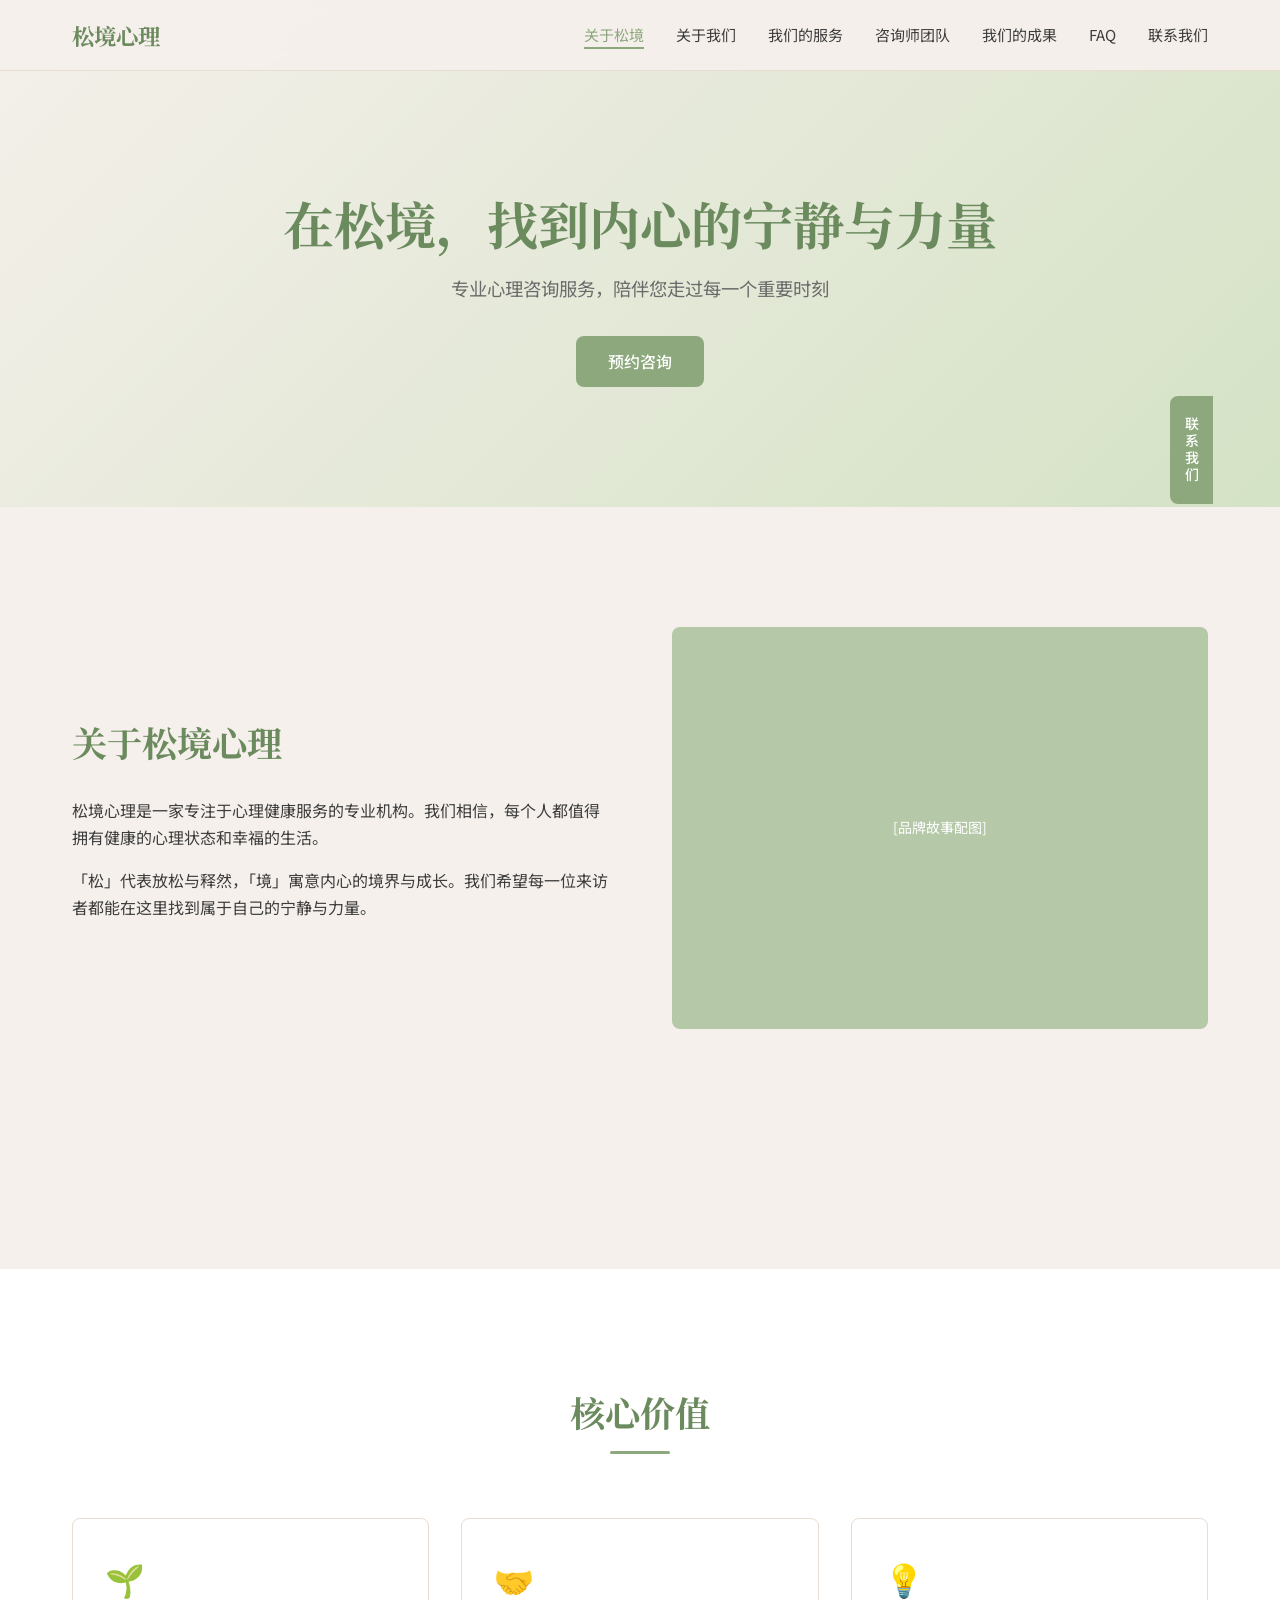
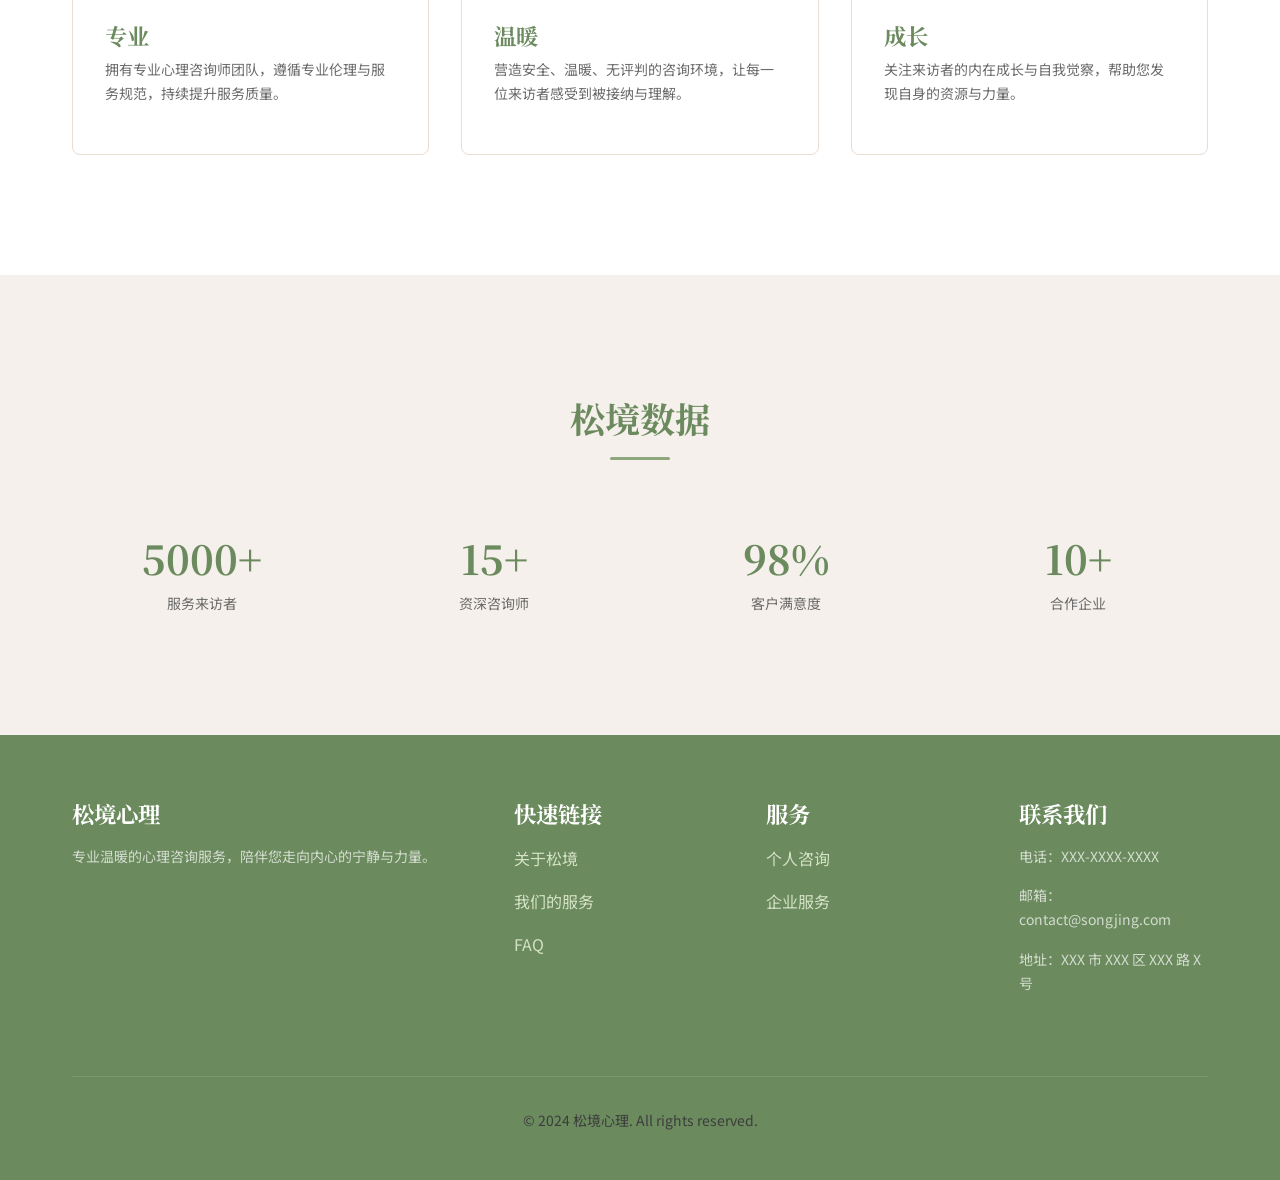
==== index.html @ 6ed2e830 "Deploy Songjing Psychology website" ====
<!DOCTYPE html>
<html lang="zh-CN">
<head>
  <meta charset="UTF-8">
  <meta name="viewport" content="width=device-width, initial-scale=1.0">
  <title>松境心理 — 关于松境心理</title>
  <link rel="preconnect" href="https://fonts.googleapis.com">
  <link rel="preconnect" href="https://fonts.gstatic.com" crossorigin>
  <link href="https://fonts.googleapis.com/css2?family=Noto+Sans+SC:wght@400;500;700&family=Noto+Serif+SC:wght@600;700&display=swap" rel="stylesheet">
  <link rel="stylesheet" href="css/style.css">
</head>
<body>

<nav class="nav">
  <div class="container">
    <a href="index.html" class="nav-logo">松境心理</a>
    <button class="nav-toggle">☰</button>
    <ul class="nav-links">
      <li><a href="index.html">关于松境</a></li>
      <li><a href="about-us.html">关于我们</a></li>
      <li><a href="services.html">我们的服务</a></li>
      <li><a href="counselors.html">咨询师团队</a></li>
      <li><a href="achievements.html">我们的成果</a></li>
      <li><a href="faq.html">FAQ</a></li>
      <li><a href="contact.html">联系我们</a></li>
    </ul>
  </div>
</nav>

<section class="hero">
  <div class="container">
    <h1>在松境，找到内心的宁静与力量</h1>
    <p>专业心理咨询服务，陪伴您走过每一个重要时刻</p>
    <a href="contact.html" class="btn btn-primary">预约咨询</a>
  </div>
</section>

<section class="section">
  <div class="container">
    <div class="narrative-row">
      <div class="narrative-text">
        <h2>关于松境心理</h2>
        <p>松境心理是一家专注于心理健康服务的专业机构。我们相信，每个人都值得拥有健康的心理状态和幸福的生活。</p>
        <p>「松」代表放松与释然，「境」寓意内心的境界与成长。我们希望每一位来访者都能在这里找到属于自己的宁静与力量。</p>
      </div>
      <div class="narrative-image">
        [品牌故事配图]
      </div>
    </div>
  </div>
</section>

<section class="section" style="background: var(--color-white);">
  <div class="container">
    <h2 class="section-title">核心价值</h2>
    <div class="card-grid">
      <div class="card">
        <div class="card-icon">🌱</div>
        <h3>专业</h3>
        <p>拥有专业心理咨询师团队，遵循专业伦理与服务规范，持续提升服务质量。</p>
      </div>
      <div class="card">
        <div class="card-icon">🤝</div>
        <h3>温暖</h3>
        <p>营造安全、温暖、无评判的咨询环境，让每一位来访者感受到被接纳与理解。</p>
      </div>
      <div class="card">
        <div class="card-icon">💡</div>
        <h3>成长</h3>
        <p>关注来访者的内在成长与自我觉察，帮助您发现自身的资源与力量。</p>
      </div>
    </div>
  </div>
</section>

<section class="section">
  <div class="container">
    <h2 class="section-title">松境数据</h2>
    <div class="stats-grid">
      <div>
        <div class="stat-number">5000+</div>
        <div class="stat-label">服务来访者</div>
      </div>
      <div>
        <div class="stat-number">15+</div>
        <div class="stat-label">资深咨询师</div>
      </div>
      <div>
        <div class="stat-number">98%</div>
        <div class="stat-label">客户满意度</div>
      </div>
      <div>
        <div class="stat-number">10+</div>
        <div class="stat-label">合作企业</div>
      </div>
    </div>
  </div>
</section>

<footer class="footer">
  <div class="container">
    <div class="footer-grid">
      <div>
        <h3>松境心理</h3>
        <p style="color:rgba(255,255,255,0.7);font-size:14px;">专业温暖的心理咨询服务，陪伴您走向内心的宁静与力量。</p>
      </div>
      <div>
        <h3>快速链接</h3>
        <p><a href="index.html">关于松境</a></p>
        <p><a href="services.html">我们的服务</a></p>
        <p><a href="faq.html">FAQ</a></p>
      </div>
      <div>
        <h3>服务</h3>
        <p><a href="services.html">个人咨询</a></p>
        <p><a href="services.html">企业服务</a></p>
      </div>
      <div>
        <h3>联系我们</h3>
        <p style="color:rgba(255,255,255,0.7);font-size:14px;">电话：XXX-XXXX-XXXX</p>
        <p style="color:rgba(255,255,255,0.7);font-size:14px;">邮箱：contact@songjing.com</p>
        <p style="color:rgba(255,255,255,0.7);font-size:14px;">地址：XXX 市 XXX 区 XXX 路 X 号</p>
      </div>
    </div>
    <div class="footer-bottom">
      <p>© 2024 松境心理. All rights reserved.</p>
    </div>
  </div>
</footer>

<script src="js/main.js"></script>

<div class="floating-contact">
  <div class="floating-contact-qr">
    <img src="file/code.png" alt="微信二维码" style="width:150px;height:150px;border-radius:4px;">
  </div>
  <button class="floating-contact-btn">联系我们</button>
</div>

</body>
</html>
---- css/style.css ----
/* === Design Tokens === */
:root {
  /* Morandi Green Palette */
  --color-primary: #8CA87C;
  --color-primary-dark: #6B8A5E;
  --color-secondary: #B5C9A8;
  --color-light: #D4E2C5;
  --color-warm: #E8DDD0;
  --color-bg: #F5F0EB;
  --color-white: #FFFFFF;
  --color-text: #3D3D3D;
  --color-text-light: #6B6B6B;

  /* Typography */
  --font-heading: 'Noto Serif SC', serif;
  --font-body: 'Noto Sans SC', sans-serif;

  /* Spacing */
  --space-xs: 4px;
  --space-sm: 8px;
  --space-md: 16px;
  --space-lg: 32px;
  --space-xl: 64px;
  --space-2xl: 120px;

  /* Layout */
  --max-width: 1200px;
  --border-radius: 8px;
}

/* === Reset === */
*, *::before, *::after { box-sizing: border-box; margin: 0; padding: 0; }
html { scroll-behavior: smooth; }
body {
  font-family: var(--font-body);
  color: var(--color-text);
  background-color: var(--color-bg);
  line-height: 1.7;
  font-size: 16px;
}

/* === Typography === */
h1, h2, h3, h4 { font-family: var(--font-heading); font-weight: 700; line-height: 1.3; color: var(--color-primary-dark); }
h1 { font-size: clamp(2rem, 5vw, 3.2rem); }
h2 { font-size: clamp(1.5rem, 3vw, 2.2rem); margin-bottom: var(--space-lg); }
h3 { font-size: clamp(1.1rem, 2vw, 1.4rem); }
p { margin-bottom: var(--space-md); color: var(--color-text); }
a { color: var(--color-primary); text-decoration: none; transition: color 0.3s; }
a:hover { color: var(--color-primary-dark); }
img { max-width: 100%; height: auto; display: block; }
.container { max-width: var(--max-width); margin: 0 auto; padding: 0 var(--space-lg); }
.section { padding: var(--space-2xl) 0; }
.section-title { text-align: center; margin-bottom: var(--space-xl); }
.section-title::after {
  content: '';
  display: block;
  width: 60px;
  height: 3px;
  background: var(--color-primary);
  margin: var(--space-md) auto 0;
  border-radius: 2px;
}

/* === Buttons === */
.btn {
  display: inline-block;
  padding: 12px 32px;
  border-radius: var(--border-radius);
  font-family: var(--font-body);
  font-size: 16px;
  font-weight: 500;
  cursor: pointer;
  transition: all 0.3s ease;
  border: none;
  text-align: center;
}
.btn-primary {
  background: var(--color-primary);
  color: var(--color-white);
}
.btn-primary:hover {
  background: var(--color-primary-dark);
  transform: translateY(-2px);
  box-shadow: 0 4px 12px rgba(140, 168, 124, 0.3);
}
.btn-outline {
  background: transparent;
  border: 2px solid var(--color-primary);
  color: var(--color-primary);
}
.btn-outline:hover {
  background: var(--color-primary);
  color: var(--color-white);
}

/* === Navigation === */
.nav {
  position: fixed;
  top: 0;
  left: 0;
  right: 0;
  background: rgba(245, 240, 235, 0.95);
  backdrop-filter: blur(10px);
  z-index: 1000;
  border-bottom: 1px solid var(--color-warm);
}
.nav .container {
  display: flex;
  justify-content: space-between;
  align-items: center;
  height: 70px;
}
.nav-logo {
  font-family: var(--font-heading);
  font-size: 1.4rem;
  color: var(--color-primary-dark);
  font-weight: 700;
}
.nav-links {
  display: flex;
  gap: var(--space-lg);
  list-style: none;
}
.nav-links a {
  font-size: 15px;
  color: var(--color-text);
  position: relative;
}
.nav-links a::after {
  content: '';
  position: absolute;
  bottom: -4px;
  left: 0;
  width: 0;
  height: 2px;
  background: var(--color-primary);
  transition: width 0.3s;
}
.nav-links a:hover::after,
.nav-links a.active::after { width: 100%; }
.nav-links a.active { color: var(--color-primary); }
.nav-toggle {
  display: none;
  background: none;
  border: none;
  font-size: 24px;
  cursor: pointer;
  color: var(--color-text);
}

/* === Footer === */
.footer {
  background: var(--color-primary-dark);
  color: var(--color-white);
  padding: var(--space-xl) 0 var(--space-lg);
}
.footer-grid {
  display: grid;
  grid-template-columns: 2fr 1fr 1fr 1fr;
  gap: var(--space-xl);
}
.footer h3 { color: var(--color-white); margin-bottom: var(--space-md); }
.footer a { color: var(--color-light); }
.footer a:hover { color: var(--color-white); }
.footer-bottom {
  border-top: 1px solid rgba(255,255,255,0.1);
  margin-top: var(--space-xl);
  padding-top: var(--space-lg);
  text-align: center;
  font-size: 14px;
}

/* === Hero Section === */
.hero {
  padding: calc(70px + var(--space-2xl)) 0 var(--space-2xl);
  text-align: center;
  background: linear-gradient(135deg, var(--color-bg) 0%, var(--color-light) 100%);
}
.hero h1 { margin-bottom: var(--space-md); }
.hero p {
  font-size: 1.15rem;
  color: var(--color-text-light);
  max-width: 600px;
  margin: 0 auto var(--space-lg);
}

.page-hero {
  padding: calc(70px + var(--space-xl)) 0 var(--space-xl);
  text-align: center;
  background: linear-gradient(135deg, var(--color-bg) 0%, var(--color-light) 100%);
}
.page-hero h1 { margin-bottom: var(--space-sm); }
.page-hero p { color: var(--color-text-light); max-width: 600px; margin: 0 auto; }

/* === Magazine Narrative Layout === */
.narrative-row {
  display: grid;
  grid-template-columns: 1fr 1fr;
  gap: var(--space-xl);
  align-items: center;
  margin-bottom: var(--space-2xl);
}
.narrative-row:nth-child(even) .narrative-text { order: 2; }
.narrative-row:nth-child(even) .narrative-image { order: 1; }
.narrative-image {
  background: var(--color-secondary);
  border-radius: var(--border-radius);
  aspect-ratio: 4/3;
  display: flex;
  align-items: center;
  justify-content: center;
  color: var(--color-white);
  font-size: 14px;
  overflow: hidden;
}

/* === Card Grid === */
.card-grid {
  display: grid;
  grid-template-columns: repeat(auto-fit, minmax(280px, 1fr));
  gap: var(--space-lg);
}
.card {
  background: var(--color-white);
  border-radius: var(--border-radius);
  padding: var(--space-lg);
  transition: transform 0.3s, box-shadow 0.3s;
  border: 1px solid var(--color-warm);
}
.card:hover {
  transform: translateY(-4px);
  box-shadow: 0 8px 24px rgba(0,0,0,0.06);
}
.card-icon { font-size: 2rem; margin-bottom: var(--space-md); }
.card h3 { margin-bottom: var(--space-sm); }
.card p { font-size: 14px; color: var(--color-text-light); }

/* === Stats === */
.stats-grid {
  display: grid;
  grid-template-columns: repeat(auto-fit, minmax(200px, 1fr));
  gap: var(--space-lg);
  text-align: center;
}
.stat-number {
  font-family: var(--font-heading);
  font-size: 2.5rem;
  color: var(--color-primary-dark);
  font-weight: 700;
}
.stat-label { font-size: 14px; color: var(--color-text-light); }

/* === Services Page === */
.section-intro {
  max-width: 640px;
  margin: calc(-1 * var(--space-lg)) auto var(--space-xl);
  text-align: center;
  color: var(--color-text-light);
}
.service-lead {
  max-width: 860px;
  margin: 0 auto;
  padding: var(--space-xl);
  background: var(--color-white);
  border: 1px solid var(--color-warm);
  border-radius: var(--border-radius);
}
.service-lead h2 { margin-bottom: var(--space-sm); }
.service-kicker {
  color: var(--color-primary);
  font-size: 13px;
  font-weight: 500;
  letter-spacing: 0;
  text-transform: none;
}
.service-tagline {
  color: var(--color-primary-dark);
  font-size: 1.1rem;
  font-weight: 500;
}
.service-highlight {
  display: grid;
  grid-template-columns: 1fr auto;
  gap: var(--space-xl);
  align-items: center;
  background: var(--color-bg);
  border: 1px solid var(--color-warm);
  border-radius: var(--border-radius);
  padding: var(--space-xl);
}
.service-highlight h2 { margin-bottom: var(--space-md); }
.service-highlight p:last-child { margin-bottom: 0; }
.service-direction-grid {
  display: grid;
  grid-template-columns: repeat(5, minmax(0, 1fr));
  gap: var(--space-md);
}
.service-direction-card,
.service-process-step,
.service-format-list article {
  background: var(--color-white);
  border: 1px solid var(--color-warm);
  border-radius: var(--border-radius);
  padding: var(--space-lg);
}
.service-direction-card span,
.service-process-step span {
  display: inline-flex;
  align-items: center;
  justify-content: center;
  width: 36px;
  height: 36px;
  margin-bottom: var(--space-md);
  border-radius: 50%;
  background: var(--color-light);
  color: var(--color-primary-dark);
  font-weight: 700;
  font-size: 13px;
}
.service-direction-card h3,
.service-process-step h3,
.service-format-list h3 { margin-bottom: var(--space-sm); }
.service-direction-card p,
.service-process-step p,
.service-format-list p { font-size: 14px; }
.service-stage-list {
  max-width: 900px;
  margin: 0 auto;
}
.service-stage {
  display: grid;
  grid-template-columns: 72px 1fr;
  gap: var(--space-lg);
  padding: var(--space-lg) 0;
  border-bottom: 1px solid var(--color-warm);
}
.service-stage:first-child { padding-top: 0; }
.service-stage:last-child { border-bottom: none; padding-bottom: 0; }
.service-stage-number {
  width: 56px;
  height: 56px;
  border-radius: 50%;
  background: var(--color-primary);
  color: var(--color-white);
  display: flex;
  align-items: center;
  justify-content: center;
  font-family: var(--font-heading);
  font-weight: 700;
}
.service-note {
  font-size: 14px;
  color: var(--color-text-light);
}
.service-process-grid {
  display: grid;
  grid-template-columns: repeat(3, minmax(0, 1fr));
  gap: var(--space-lg);
}
.service-format-list {
  display: grid;
  grid-template-columns: repeat(2, minmax(0, 1fr));
  gap: var(--space-md);
  max-width: 900px;
  margin: 0 auto;
}
.service-format-list article:first-child {
  grid-column: 1 / -1;
}
.service-notice {
  display: grid;
  grid-template-columns: 1.4fr 0.8fr;
  gap: var(--space-xl);
  align-items: start;
  background: var(--color-white);
  border: 1px solid var(--color-warm);
  border-radius: var(--border-radius);
  padding: var(--space-xl);
}
.notice-list {
  padding-left: 1.2em;
}
.notice-list li {
  margin-bottom: var(--space-md);
  color: var(--color-text);
}
.service-cta {
  background: var(--color-light);
  border-radius: var(--border-radius);
  padding: var(--space-lg);
}
.service-cta p { font-size: 14px; }

/* === About Page === */
.about-band {
  background: var(--color-white);
}
.about-intro,
.about-quote,
.about-notice {
  max-width: 860px;
  margin: 0 auto;
  padding: var(--space-xl);
  background: var(--color-white);
  border: 1px solid var(--color-warm);
  border-radius: var(--border-radius);
}
.about-intro h2,
.about-notice h2 { margin-bottom: var(--space-md); }
.about-statement {
  color: var(--color-primary-dark);
  font-weight: 700;
  font-size: 1.1rem;
  margin-bottom: 0;
}
.about-principles,
.about-trait-grid {
  display: grid;
  grid-template-columns: repeat(3, minmax(0, 1fr));
  gap: var(--space-lg);
}
.about-trait-grid {
  grid-template-columns: repeat(4, minmax(0, 1fr));
}
.about-card,
.about-list-card,
.about-focus-panel {
  background: var(--color-white);
  border: 1px solid var(--color-warm);
  border-radius: var(--border-radius);
  padding: var(--space-lg);
}
.about-card span,
.about-list-card span {
  display: inline-flex;
  align-items: center;
  justify-content: center;
  width: 36px;
  height: 36px;
  margin-bottom: var(--space-md);
  border-radius: 50%;
  background: var(--color-light);
  color: var(--color-primary-dark);
  font-weight: 700;
  font-size: 13px;
}
.about-card h3,
.about-list-card h3,
.about-focus-panel h3 { margin-bottom: var(--space-sm); }
.about-card p,
.about-list-card p,
.about-focus-panel p { font-size: 14px; }
.about-quote {
  margin-top: var(--space-xl);
  background: var(--color-bg);
  text-align: center;
}
.about-quote p:first-child {
  color: var(--color-primary-dark);
  font-size: 1.05rem;
  font-weight: 700;
}
.about-quote p:last-child { margin-bottom: 0; }
.about-feature-grid,
.about-focus {
  display: grid;
  grid-template-columns: repeat(2, minmax(0, 1fr));
  gap: var(--space-xl);
  align-items: start;
}
.about-list-card {
  margin-bottom: var(--space-md);
}
.about-list-card:last-child { margin-bottom: 0; }
.about-focus {
  background: var(--color-bg);
  border: 1px solid var(--color-warm);
  border-radius: var(--border-radius);
  padding: var(--space-xl);
}
.about-problem-list p {
  padding-bottom: var(--space-md);
  margin-bottom: var(--space-md);
  border-bottom: 1px solid var(--color-warm);
  font-size: 15px;
}
.about-problem-list p:last-child {
  border-bottom: none;
  margin-bottom: 0;
  padding-bottom: 0;
}
.about-focus-panel {
  position: sticky;
  top: 100px;
}
.about-team-link {
  margin-top: var(--space-xl);
  text-align: center;
}
.about-notice {
  background: var(--color-light);
}
.about-notice p:last-child { margin-bottom: 0; }

/* === Counselor Cards === */
.counselor-grid {
  display: grid;
  grid-template-columns: repeat(auto-fit, minmax(260px, 1fr));
  gap: var(--space-lg);
}
.counselor-card {
  background: var(--color-white);
  border-radius: var(--border-radius);
  overflow: hidden;
  text-align: center;
  border: 1px solid var(--color-warm);
  transition: transform 0.3s;
}
.counselor-card:hover { transform: translateY(-4px); }
.counselor-avatar {
  width: 100%;
  aspect-ratio: 1;
  background: var(--color-secondary);
  display: flex;
  align-items: center;
  justify-content: center;
  color: var(--color-white);
  font-size: 3rem;
}
.counselor-info { padding: var(--space-lg); }
.counselor-info h3 { margin-bottom: var(--space-xs); }
.counselor-info .title { font-size: 13px; color: var(--color-primary); margin-bottom: var(--space-sm); }
.counselor-info p { font-size: 14px; }

/* === Floating Contact Button === */
.floating-contact {
  position: fixed;
  right: 0;
  top: 50%;
  transform: translateY(-50%);
  z-index: 999;
  display: flex;
  align-items: center;
  gap: 0;
}
.floating-contact-btn {
  writing-mode: vertical-rl;
  background: var(--color-primary);
  color: var(--color-white);
  padding: 20px 10px;
  border-radius: 8px 0 0 8px;
  cursor: pointer;
  font-size: 14px;
  letter-spacing: 3px;
  transition: background 0.3s, padding 0.3s;
  user-select: none;
  border: none;
  font-family: var(--font-body);
  font-weight: 500;
  line-height: 1.6;
}
.floating-contact-btn:hover {
  background: var(--color-primary-dark);
  padding-right: 14px;
}
.floating-contact-qr {
  display: none;
  background: var(--color-white);
  border: 1px solid var(--color-warm);
  border-radius: 8px 0 0 8px;
  padding: var(--space-lg);
  box-shadow: -4px 4px 16px rgba(0,0,0,0.1);
}
.floating-contact-qr.open {
  display: block;
}
.floating-contact-qr .qr-placeholder {
  width: 150px;
  height: 150px;
  background: var(--color-bg);
  display: flex;
  align-items: center;
  justify-content: center;
  color: var(--color-text-light);
  font-size: 13px;
  border-radius: 4px;
  text-align: center;
}

/* === FAQ Accordion === */
.faq-list { max-width: 800px; margin: 0 auto; }
.faq-item {
  background: var(--color-white);
  border-radius: var(--border-radius);
  margin-bottom: var(--space-sm);
  border: 1px solid var(--color-warm);
  overflow: hidden;
}
.faq-question {
  padding: var(--space-lg);
  cursor: pointer;
  display: flex;
  justify-content: space-between;
  align-items: center;
  font-weight: 500;
  transition: background 0.3s;
}
.faq-question:hover { background: var(--color-bg); }
.faq-question::after {
  content: '+';
  font-size: 1.3rem;
  color: var(--color-primary);
  transition: transform 0.3s;
}
.faq-item.open .faq-question::after { transform: rotate(45deg); }
.faq-answer {
  max-height: 0;
  overflow: hidden;
  transition: max-height 0.3s ease, padding 0.3s;
  padding: 0 var(--space-lg);
}
.faq-item.open .faq-answer {
  max-height: 2000px;
  padding: var(--space-md) var(--space-lg) var(--space-lg);
}
.faq-answer p,
.faq-answer li { font-size: 15px; }
.faq-answer ul {
  margin: 0 0 var(--space-md);
  padding-left: 1.25em;
}
.faq-answer li { margin-bottom: var(--space-sm); }

/* === Contact Form === */
.contact-grid {
  display: grid;
  grid-template-columns: 1fr 1fr;
  gap: var(--space-xl);
}
.form-group { margin-bottom: var(--space-lg); }
.form-group label {
  display: block;
  font-weight: 500;
  margin-bottom: var(--space-sm);
  font-size: 14px;
}
.form-group input,
.form-group textarea {
  width: 100%;
  padding: 12px 16px;
  border: 1px solid var(--color-warm);
  border-radius: var(--border-radius);
  font-family: var(--font-body);
  font-size: 16px;
  transition: border-color 0.3s;
  background: var(--color-white);
}
.form-group input:focus,
.form-group textarea:focus {
  outline: none;
  border-color: var(--color-primary);
}
.form-group textarea { min-height: 140px; resize: vertical; }
.contact-info h3 { margin-bottom: var(--space-md); }
.contact-info-item {
  display: flex;
  gap: var(--space-md);
  margin-bottom: var(--space-md);
  font-size: 15px;
}

/* === Achievements === */
.testimonial-card {
  background: var(--color-white);
  border-radius: var(--border-radius);
  padding: var(--space-lg) var(--space-lg) var(--space-lg) var(--space-xl);
  border: 1px solid var(--color-warm);
  position: relative;
}
.testimonial-card::before {
  content: '\201C';
  font-family: var(--font-heading);
  font-size: 4rem;
  color: var(--color-light);
  position: absolute;
  top: 8px;
  left: 16px;
  line-height: 1;
}
.testimonial-text { font-style: italic; margin-bottom: var(--space-md); padding-top: var(--space-lg); }
.client-logo-grid {
  display: grid;
  grid-template-columns: repeat(auto-fit, minmax(140px, 1fr));
  gap: var(--space-md);
}
.client-logo {
  background: var(--color-white);
  border: 1px solid var(--color-warm);
  border-radius: var(--border-radius);
  padding: var(--space-lg);
  display: flex;
  align-items: center;
  justify-content: center;
  font-size: 14px;
  color: var(--color-text-light);
}

/* === Responsive === */
@media (max-width: 768px) {
  .nav-links {
    display: none;
    position: absolute;
    top: 70px;
    left: 0;
    right: 0;
    background: var(--color-bg);
    flex-direction: column;
    padding: var(--space-lg);
    border-bottom: 1px solid var(--color-warm);
  }
  .nav-links.open { display: flex; }
  .nav-toggle { display: block; }
  .narrative-row { grid-template-columns: 1fr; }
  .narrative-row:nth-child(even) .narrative-text { order: 1; }
  .narrative-row:nth-child(even) .narrative-image { order: 2; }
  .contact-grid { grid-template-columns: 1fr; }
  .footer-grid { grid-template-columns: 1fr 1fr; }
  .service-highlight,
  .service-notice { grid-template-columns: 1fr; }
  .service-direction-grid,
  .service-process-grid,
  .service-format-list { grid-template-columns: 1fr; }
  .service-format-list article:first-child { grid-column: auto; }
  .service-stage {
    grid-template-columns: 1fr;
    gap: var(--space-md);
  }
  .about-principles,
  .about-trait-grid,
  .about-feature-grid,
  .about-focus { grid-template-columns: 1fr; }
  .about-focus-panel { position: static; }
  .hero h1 { font-size: 1.8rem; }
}

@media (max-width: 480px) {
  .footer-grid { grid-template-columns: 1fr; }
  .container { padding: 0 var(--space-md); }
}
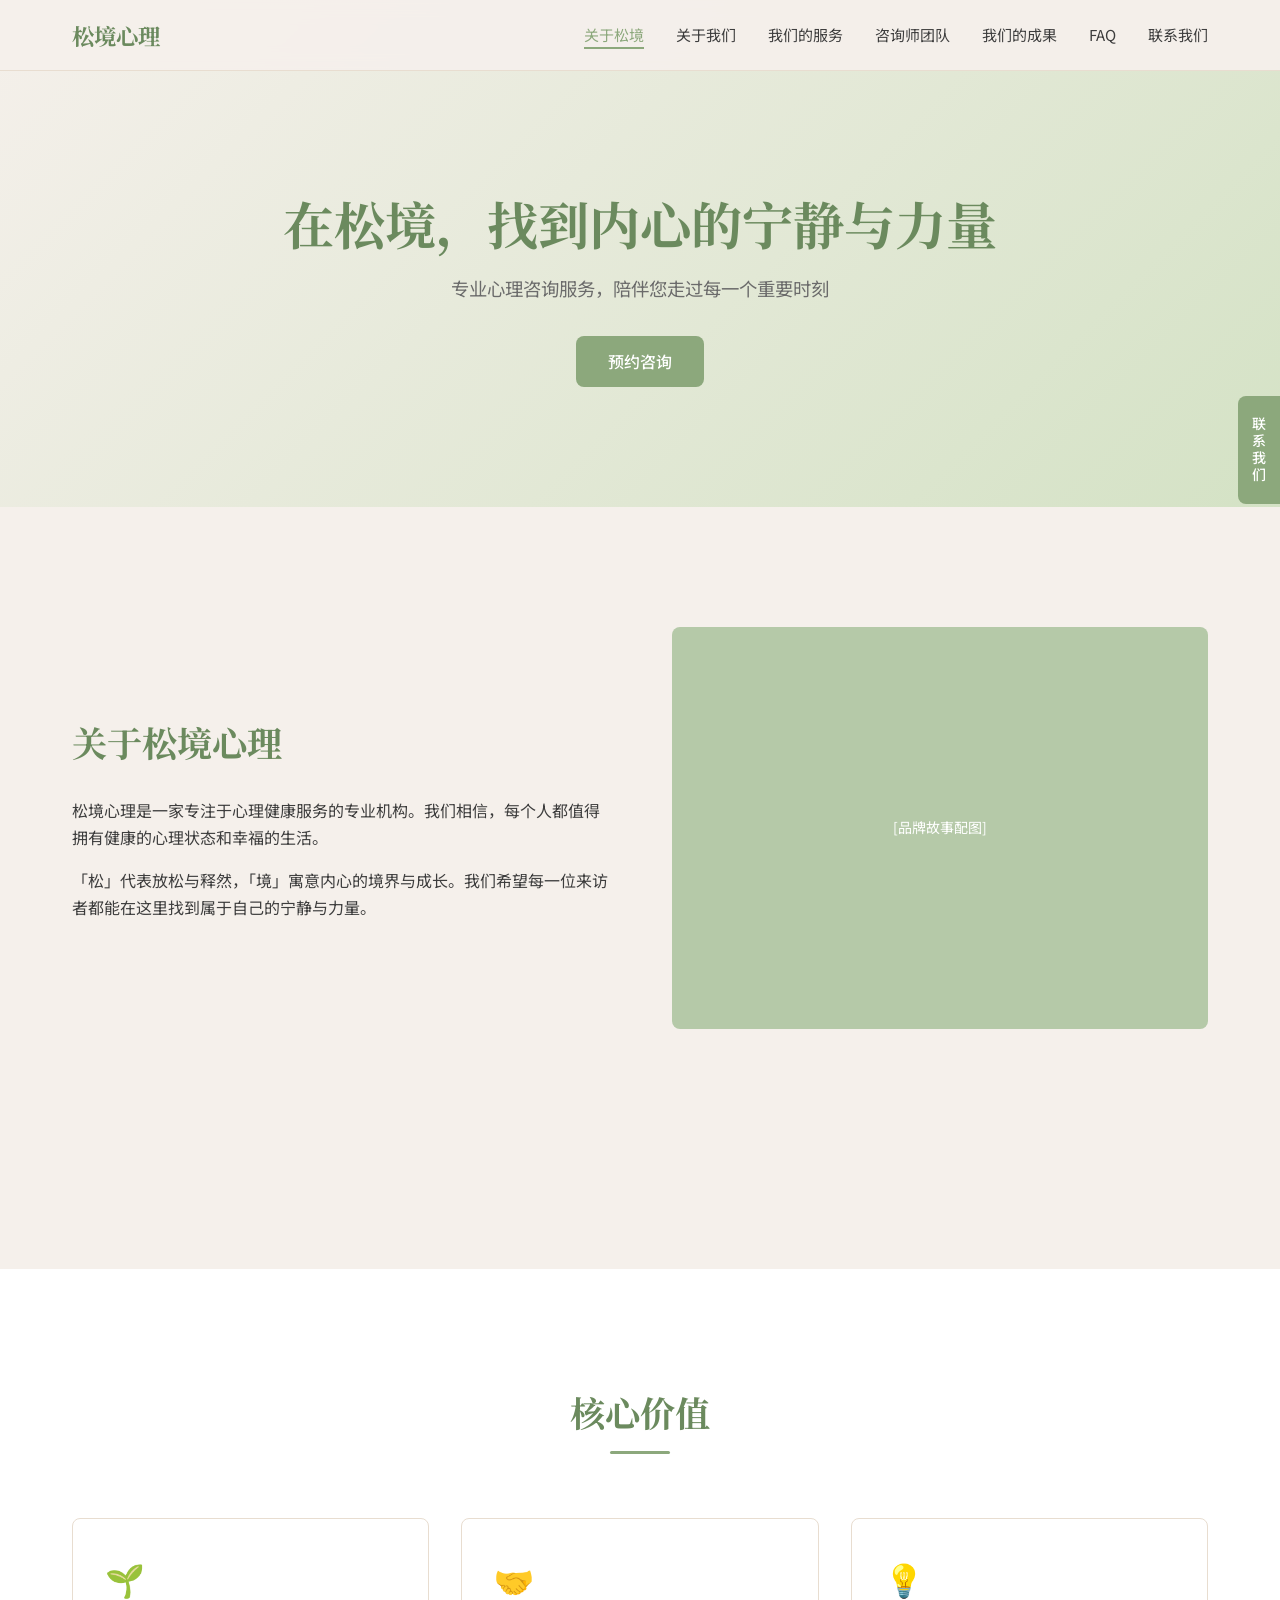
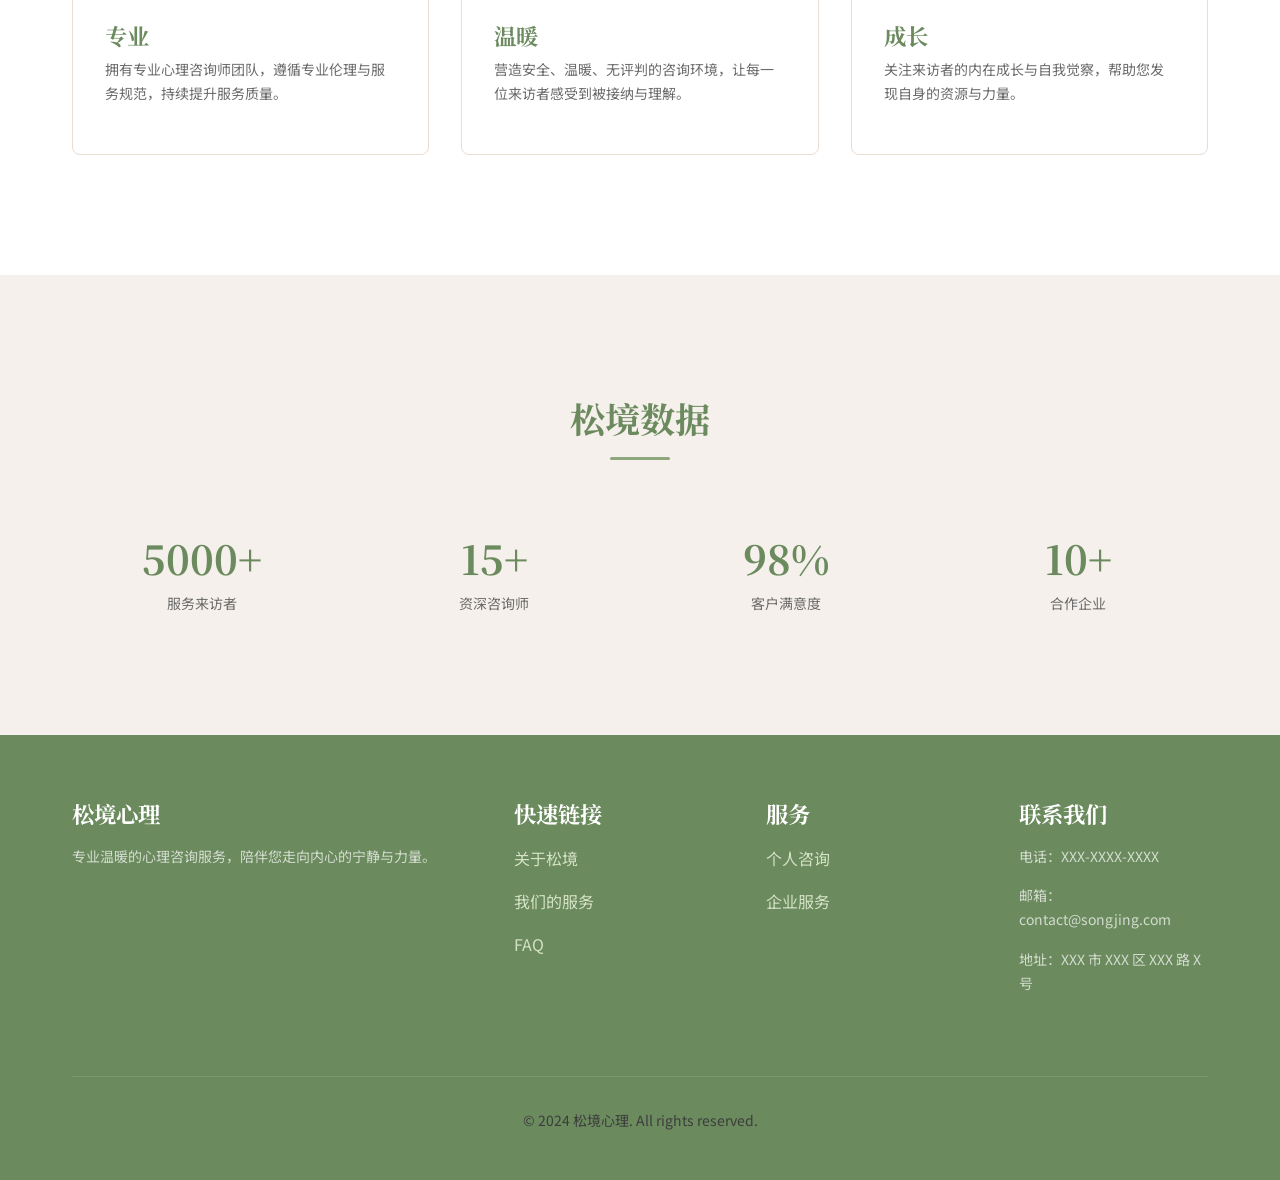
==== commit baf9167b: "Improve mobile responsive layout" ====
--- a/index.html
+++ b/index.html
@@ -7,15 +7,15 @@
   <link rel="preconnect" href="https://fonts.googleapis.com">
   <link rel="preconnect" href="https://fonts.gstatic.com" crossorigin>
   <link href="https://fonts.googleapis.com/css2?family=Noto+Sans+SC:wght@400;500;700&family=Noto+Serif+SC:wght@600;700&display=swap" rel="stylesheet">
-  <link rel="stylesheet" href="css/style.css">
+  <link rel="stylesheet" href="css/style.css?v=20260611">
 </head>
 <body>
 
 <nav class="nav">
   <div class="container">
     <a href="index.html" class="nav-logo">松境心理</a>
-    <button class="nav-toggle">☰</button>
-    <ul class="nav-links">
+    <button class="nav-toggle" type="button" aria-label="打开导航菜单" aria-controls="primary-navigation" aria-expanded="false">☰</button>
+    <ul class="nav-links" id="primary-navigation">
       <li><a href="index.html">关于松境</a></li>
       <li><a href="about-us.html">关于我们</a></li>
       <li><a href="services.html">我们的服务</a></li>
@@ -128,7 +128,7 @@
   </div>
 </footer>
 
-<script src="js/main.js"></script>
+<script src="js/main.js?v=20260611"></script>
 
 <div class="floating-contact">
   <div class="floating-contact-qr">
--- a/css/style.css
+++ b/css/style.css
@@ -47,6 +47,11 @@
 p { margin-bottom: var(--space-md); color: var(--color-text); }
 a { color: var(--color-primary); text-decoration: none; transition: color 0.3s; }
 a:hover { color: var(--color-primary-dark); }
+button:focus-visible,
+a:focus-visible {
+  outline: 3px solid rgba(107, 138, 94, 0.45);
+  outline-offset: 3px;
+}
 img { max-width: 100%; height: auto; display: block; }
 .container { max-width: var(--max-width); margin: 0 auto; padding: 0 var(--space-lg); }
 .section { padding: var(--space-2xl) 0; }
@@ -707,43 +712,211 @@
 
 /* === Responsive === */
 @media (max-width: 768px) {
+  .section { padding: var(--space-xl) 0; }
+  .section-title { margin-bottom: var(--space-lg); }
+  .container { padding: 0 24px; }
+
+  .nav .container { height: 64px; }
+  .nav-logo { font-size: 1.25rem; }
   .nav-links {
     display: none;
     position: absolute;
-    top: 70px;
+    top: 64px;
     left: 0;
     right: 0;
     background: var(--color-bg);
     flex-direction: column;
-    padding: var(--space-lg);
+    gap: 0;
+    padding: var(--space-sm) 24px var(--space-md);
     border-bottom: 1px solid var(--color-warm);
+    box-shadow: 0 10px 24px rgba(61, 61, 61, 0.08);
   }
   .nav-links.open { display: flex; }
-  .nav-toggle { display: block; }
-  .narrative-row { grid-template-columns: 1fr; }
+  .nav-links li + li { border-top: 1px solid var(--color-warm); }
+  .nav-links a {
+    display: flex;
+    align-items: center;
+    min-height: 48px;
+    font-size: 16px;
+  }
+  .nav-links a::after { display: none; }
+  .nav-toggle {
+    display: inline-flex;
+    align-items: center;
+    justify-content: center;
+    width: 44px;
+    min-height: 44px;
+    font-size: 26px;
+    line-height: 1;
+    border-radius: var(--border-radius);
+  }
+
+  .hero {
+    padding: calc(64px + var(--space-xl)) 0 var(--space-xl);
+    min-height: auto;
+  }
+  .page-hero { padding: calc(64px + 48px) 0 48px; }
+  .hero h1 { font-size: clamp(1.75rem, 8vw, 2.2rem); }
+  .hero p { font-size: 1rem; }
+
+  .narrative-row {
+    grid-template-columns: 1fr;
+    gap: var(--space-lg);
+    margin-bottom: var(--space-xl);
+  }
+  .narrative-row:last-child { margin-bottom: 0; }
   .narrative-row:nth-child(even) .narrative-text { order: 1; }
   .narrative-row:nth-child(even) .narrative-image { order: 2; }
+  .card-grid,
+  .stats-grid,
+  .counselor-grid { gap: var(--space-md); }
+  .card,
+  .testimonial-card,
+  .counselor-info { padding: 24px; }
+  .stats-grid { grid-template-columns: repeat(2, minmax(0, 1fr)); }
+  .stat-number { font-size: 2rem; }
+
   .contact-grid { grid-template-columns: 1fr; }
-  .footer-grid { grid-template-columns: 1fr 1fr; }
+  .contact-info-item { align-items: flex-start; }
+  .footer { padding-top: 48px; }
+  .footer-grid {
+    grid-template-columns: 1fr 1fr;
+    gap: var(--space-lg);
+  }
+  .footer-bottom { margin-top: var(--space-lg); }
+
   .service-highlight,
   .service-notice { grid-template-columns: 1fr; }
   .service-direction-grid,
   .service-process-grid,
-  .service-format-list { grid-template-columns: 1fr; }
+  .service-format-list {
+    grid-template-columns: 1fr;
+    gap: var(--space-md);
+  }
+  .service-lead,
+  .service-highlight,
+  .service-notice,
+  .about-intro,
+  .about-quote,
+  .about-notice,
+  .about-focus { padding: 24px; }
   .service-format-list article:first-child { grid-column: auto; }
   .service-stage {
-    grid-template-columns: 1fr;
-    gap: var(--space-md);
-  }
+    grid-template-columns: 56px 1fr;
+    gap: var(--space-lg);
+  }
+  .service-direction-card,
+  .service-process-step,
+  .service-format-list article,
+  .about-card,
+  .about-list-card,
+  .about-focus-panel { padding: 24px; }
+
   .about-principles,
   .about-trait-grid,
   .about-feature-grid,
-  .about-focus { grid-template-columns: 1fr; }
+  .about-focus {
+    grid-template-columns: 1fr;
+    gap: var(--space-md);
+  }
   .about-focus-panel { position: static; }
-  .hero h1 { font-size: 1.8rem; }
+  .about-quote,
+  .about-team-link { margin-top: var(--space-lg); }
+
+  .faq-question {
+    min-height: 56px;
+    padding: var(--space-md) 24px;
+    gap: var(--space-md);
+  }
+  .faq-answer { padding: 0 24px; }
+  .faq-item.open .faq-answer {
+    padding: var(--space-sm) 24px var(--space-lg);
+  }
+
+  .floating-contact {
+    top: auto;
+    right: var(--space-md);
+    bottom: var(--space-md);
+    transform: none;
+    flex-direction: column;
+    align-items: flex-end;
+    gap: var(--space-sm);
+  }
+  .floating-contact-btn {
+    writing-mode: horizontal-tb;
+    min-height: 44px;
+    padding: 10px 18px;
+    border-radius: 999px;
+    letter-spacing: 1px;
+    box-shadow: 0 4px 14px rgba(61, 61, 61, 0.18);
+  }
+  .floating-contact-btn:hover { padding-right: 18px; }
+  .floating-contact-qr {
+    order: -1;
+    max-width: calc(100vw - 32px);
+    padding: var(--space-md);
+    border-radius: var(--border-radius);
+    box-shadow: 0 6px 20px rgba(61, 61, 61, 0.16);
+  }
+  .floating-contact-qr img {
+    width: min(150px, calc(100vw - 66px)) !important;
+    height: auto !important;
+    aspect-ratio: 1;
+  }
 }
 
 @media (max-width: 480px) {
-  .footer-grid { grid-template-columns: 1fr; }
+  body { line-height: 1.65; }
+  h2 { margin-bottom: 24px; }
+  .section { padding: 56px 0; }
   .container { padding: 0 var(--space-md); }
-}
+  .nav-links { padding-left: var(--space-md); padding-right: var(--space-md); }
+  .page-hero { padding: calc(64px + 40px) 0 40px; }
+  .hero { padding: calc(64px + 48px) 0 48px; }
+  .hero .btn { width: 100%; max-width: 280px; }
+
+  .card,
+  .testimonial-card,
+  .counselor-info,
+  .service-direction-card,
+  .service-process-step,
+  .service-format-list article,
+  .about-card,
+  .about-list-card,
+  .about-focus-panel { padding: 20px; }
+  .service-lead,
+  .service-highlight,
+  .service-notice,
+  .about-intro,
+  .about-quote,
+  .about-notice,
+  .about-focus { padding: 20px; }
+  .service-stage {
+    grid-template-columns: 48px 1fr;
+    gap: var(--space-md);
+  }
+  .service-stage-number {
+    width: 48px;
+    height: 48px;
+  }
+
+  .stats-grid { gap: 24px var(--space-md); }
+  .stat-number { font-size: 1.8rem; }
+  .counselor-grid { grid-template-columns: minmax(0, 1fr); }
+  .counselor-tags { gap: 6px; }
+
+  .faq-question { padding: 14px var(--space-md); }
+  .faq-answer { padding: 0 var(--space-md); }
+  .faq-item.open .faq-answer {
+    padding: var(--space-sm) var(--space-md) var(--space-md);
+  }
+  .contact-info-item { gap: 12px; }
+  .footer-grid {
+    grid-template-columns: 1fr;
+    gap: 24px;
+  }
+  .footer-bottom {
+    margin-top: 24px;
+    padding-top: 24px;
+  }
+}
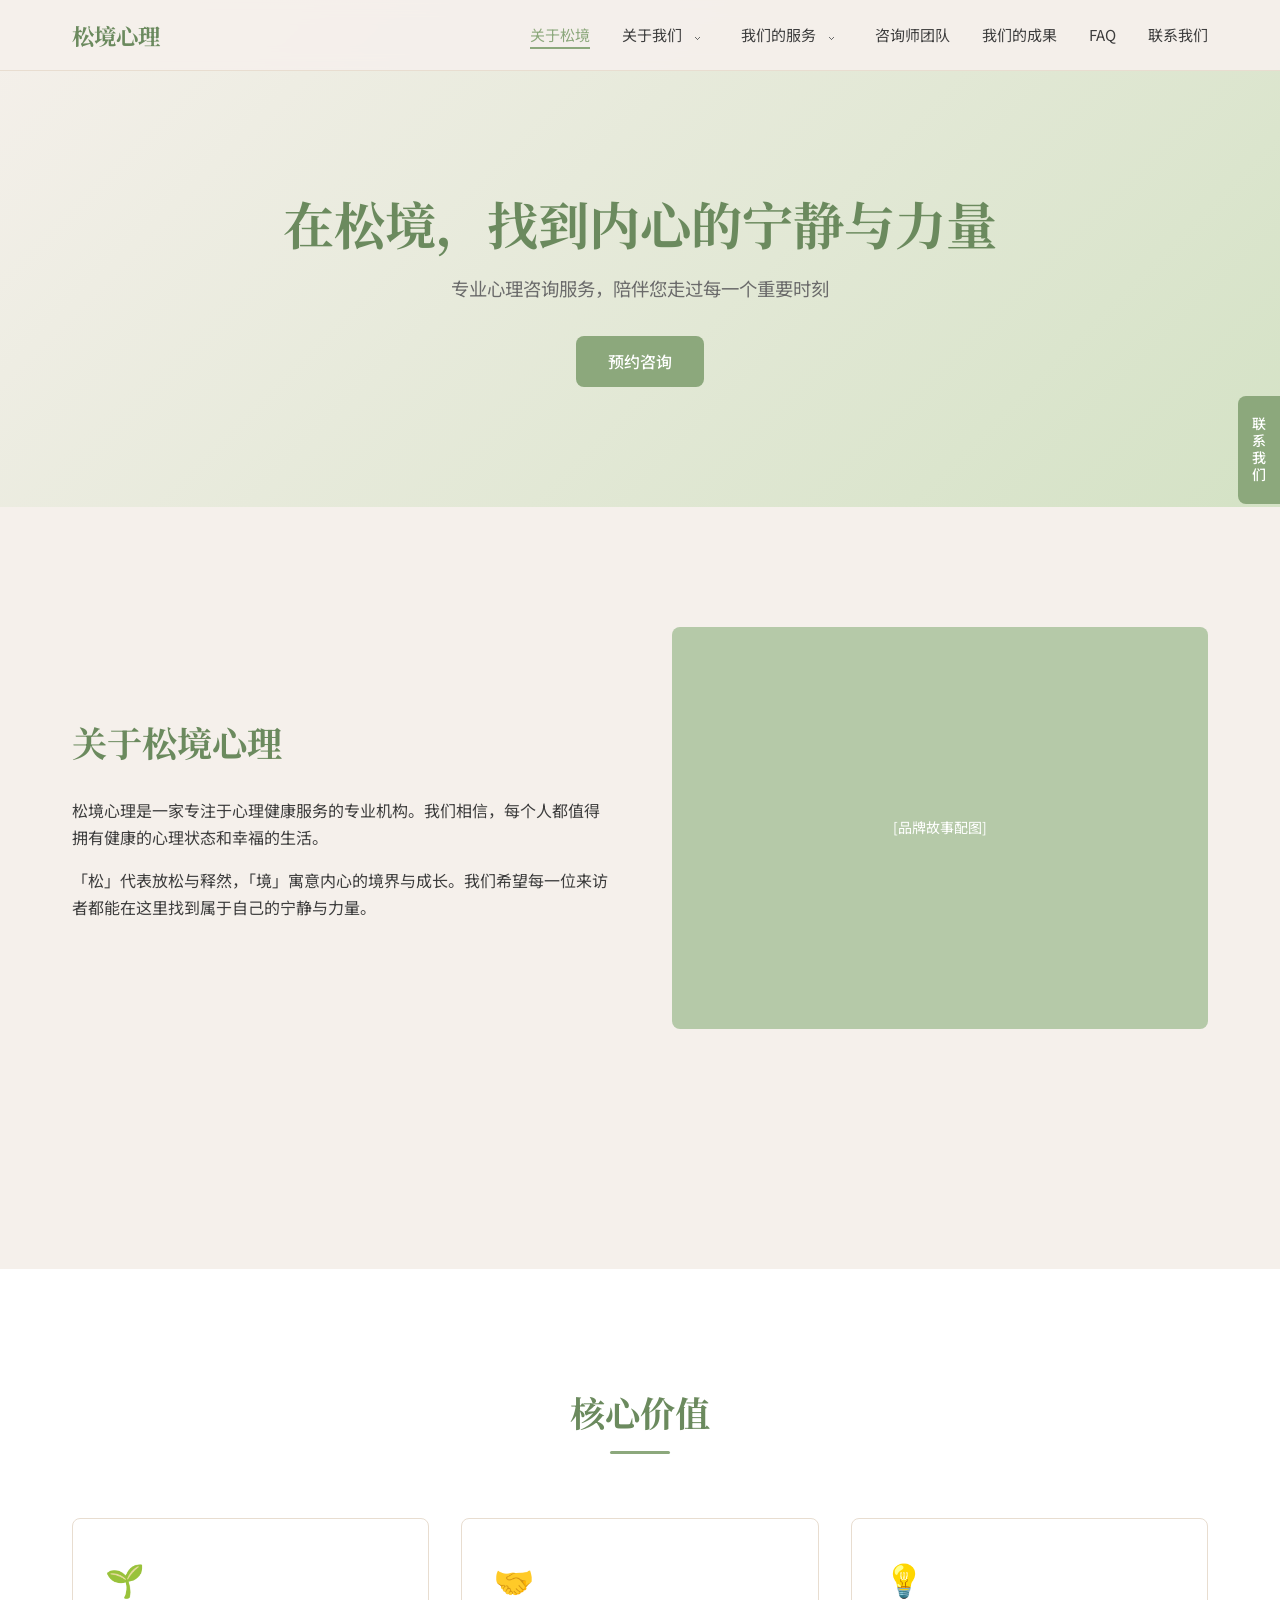
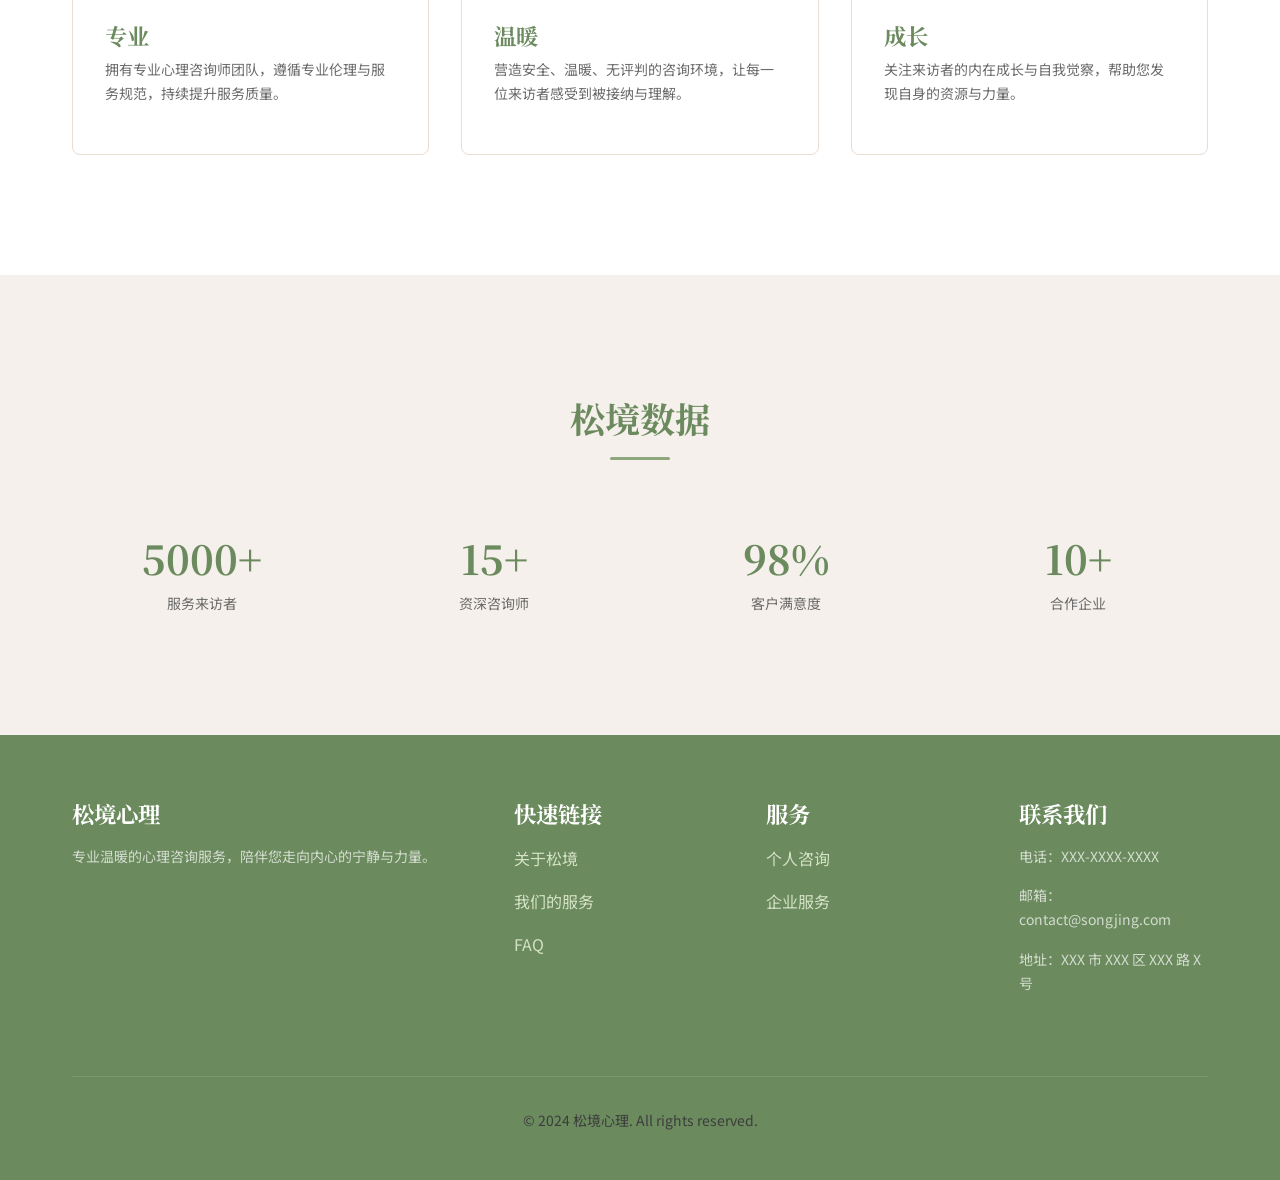
==== commit 61a2c7cb: "Add section dropdown navigation" ====
--- a/index.html
+++ b/index.html
@@ -7,7 +7,7 @@
   <link rel="preconnect" href="https://fonts.googleapis.com">
   <link rel="preconnect" href="https://fonts.gstatic.com" crossorigin>
   <link href="https://fonts.googleapis.com/css2?family=Noto+Sans+SC:wght@400;500;700&family=Noto+Serif+SC:wght@600;700&display=swap" rel="stylesheet">
-  <link rel="stylesheet" href="css/style.css?v=20260611">
+  <link rel="stylesheet" href="css/style.css?v=20260611-2">
 </head>
 <body>
 
@@ -17,8 +17,30 @@
     <button class="nav-toggle" type="button" aria-label="打开导航菜单" aria-controls="primary-navigation" aria-expanded="false">☰</button>
     <ul class="nav-links" id="primary-navigation">
       <li><a href="index.html">关于松境</a></li>
-      <li><a href="about-us.html">关于我们</a></li>
-      <li><a href="services.html">我们的服务</a></li>
+      <li class="nav-item nav-item-dropdown">
+        <a href="about-us.html" class="nav-parent-link">关于我们</a>
+        <button class="submenu-toggle" type="button" aria-label="展开关于我们的子菜单" aria-controls="about-submenu" aria-expanded="false">⌄</button>
+        <ul class="nav-submenu" id="about-submenu">
+          <li><a href="about-us.html#about-team">团队介绍</a></li>
+          <li><a href="about-us.html#about-philosophy">松境理念</a></li>
+          <li><a href="about-us.html#about-features">咨询特色</a></li>
+          <li><a href="about-us.html#about-challenges">核心难题</a></li>
+          <li><a href="about-us.html#about-counselors">咨询师特质</a></li>
+          <li><a href="about-us.html#about-notice">咨询注意事项</a></li>
+        </ul>
+      </li>
+      <li class="nav-item nav-item-dropdown">
+        <a href="services.html" class="nav-parent-link">我们的服务</a>
+        <button class="submenu-toggle" type="button" aria-label="展开我们的服务子菜单" aria-controls="services-submenu" aria-expanded="false">⌄</button>
+        <ul class="nav-submenu" id="services-submenu">
+          <li><a href="services.html#service-intro">服务介绍</a></li>
+          <li><a href="services.html#service-directions">咨询方向</a></li>
+          <li><a href="services.html#service-stages">咨询阶段</a></li>
+          <li><a href="services.html#service-process">咨询流程</a></li>
+          <li><a href="services.html#service-formats">服务形式</a></li>
+          <li><a href="services.html#service-notice">咨询须知</a></li>
+        </ul>
+      </li>
       <li><a href="counselors.html">咨询师团队</a></li>
       <li><a href="achievements.html">我们的成果</a></li>
       <li><a href="faq.html">FAQ</a></li>
@@ -128,7 +150,7 @@
   </div>
 </footer>
 
-<script src="js/main.js?v=20260611"></script>
+<script src="js/main.js?v=20260611-2"></script>
 
 <div class="floating-contact">
   <div class="floating-contact-qr">
--- a/css/style.css
+++ b/css/style.css
@@ -126,6 +126,14 @@
   gap: var(--space-lg);
   list-style: none;
 }
+.nav-item {
+  position: relative;
+}
+.nav-item-dropdown {
+  display: flex;
+  align-items: center;
+  gap: 3px;
+}
 .nav-links a {
   font-size: 15px;
   color: var(--color-text);
@@ -144,6 +152,46 @@
 .nav-links a:hover::after,
 .nav-links a.active::after { width: 100%; }
 .nav-links a.active { color: var(--color-primary); }
+.submenu-toggle {
+  display: inline-flex;
+  align-items: center;
+  justify-content: center;
+  width: 24px;
+  height: 28px;
+  border: none;
+  background: transparent;
+  color: var(--color-text-light);
+  cursor: pointer;
+  font-size: 16px;
+  line-height: 1;
+  transition: color 0.2s, transform 0.2s;
+}
+.nav-item-dropdown.submenu-open > .submenu-toggle {
+  color: var(--color-primary-dark);
+  transform: rotate(180deg);
+}
+.nav-submenu {
+  display: none;
+  list-style: none;
+  background: var(--color-bg);
+  border: 1px solid var(--color-warm);
+  border-radius: var(--border-radius);
+  box-shadow: 0 10px 24px rgba(61, 61, 61, 0.12);
+}
+.nav-submenu a {
+  display: block;
+  padding: 9px 12px;
+  white-space: nowrap;
+  font-size: 14px;
+  border-radius: 5px;
+}
+.nav-submenu a::after { display: none; }
+.nav-submenu a:hover,
+.nav-submenu a:focus-visible,
+.nav-submenu a.active {
+  background: var(--color-light);
+  color: var(--color-primary-dark);
+}
 .nav-toggle {
   display: none;
   background: none;
@@ -151,6 +199,36 @@
   font-size: 24px;
   cursor: pointer;
   color: var(--color-text);
+}
+
+[id^="about-"],
+[id^="service-"] {
+  scroll-margin-top: 88px;
+}
+
+@media (min-width: 769px) {
+  .nav-submenu {
+    position: absolute;
+    top: calc(100% + 12px);
+    left: 50%;
+    z-index: 20;
+    min-width: 176px;
+    padding: var(--space-sm);
+    transform: translateX(-50%);
+  }
+  .nav-submenu::before {
+    content: '';
+    position: absolute;
+    right: 0;
+    bottom: 100%;
+    left: 0;
+    height: 12px;
+  }
+  .nav-item-dropdown:hover > .nav-submenu,
+  .nav-item-dropdown:focus-within > .nav-submenu,
+  .nav-item-dropdown.submenu-open > .nav-submenu {
+    display: block;
+  }
 }
 
 /* === Footer === */
@@ -732,7 +810,10 @@
     box-shadow: 0 10px 24px rgba(61, 61, 61, 0.08);
   }
   .nav-links.open { display: flex; }
-  .nav-links li + li { border-top: 1px solid var(--color-warm); }
+  .nav-links > li + li { border-top: 1px solid var(--color-warm); }
+  .nav-links > li {
+    width: 100%;
+  }
   .nav-links a {
     display: flex;
     align-items: center;
@@ -740,6 +821,43 @@
     font-size: 16px;
   }
   .nav-links a::after { display: none; }
+  .nav-item-dropdown {
+    display: flex;
+    flex-wrap: wrap;
+    gap: 0;
+  }
+  .nav-item-dropdown > .nav-parent-link {
+    flex: 1;
+    min-width: 0;
+  }
+  .submenu-toggle {
+    width: 44px;
+    min-height: 44px;
+    font-size: 20px;
+  }
+  .nav-submenu {
+    position: static;
+    width: 100%;
+    margin: 0 0 var(--space-sm);
+    padding: var(--space-xs) var(--space-sm);
+    border: none;
+    border-left: 3px solid var(--color-secondary);
+    border-radius: 0 var(--border-radius) var(--border-radius) 0;
+    box-shadow: none;
+    background: rgba(212, 226, 197, 0.35);
+  }
+  .nav-item-dropdown.submenu-open > .nav-submenu {
+    display: block;
+  }
+  .nav-submenu li + li {
+    border-top: 1px solid rgba(181, 201, 168, 0.55);
+  }
+  .nav-submenu a {
+    min-height: 44px;
+    padding: 8px 12px;
+    font-size: 15px;
+    white-space: normal;
+  }
   .nav-toggle {
     display: inline-flex;
     align-items: center;
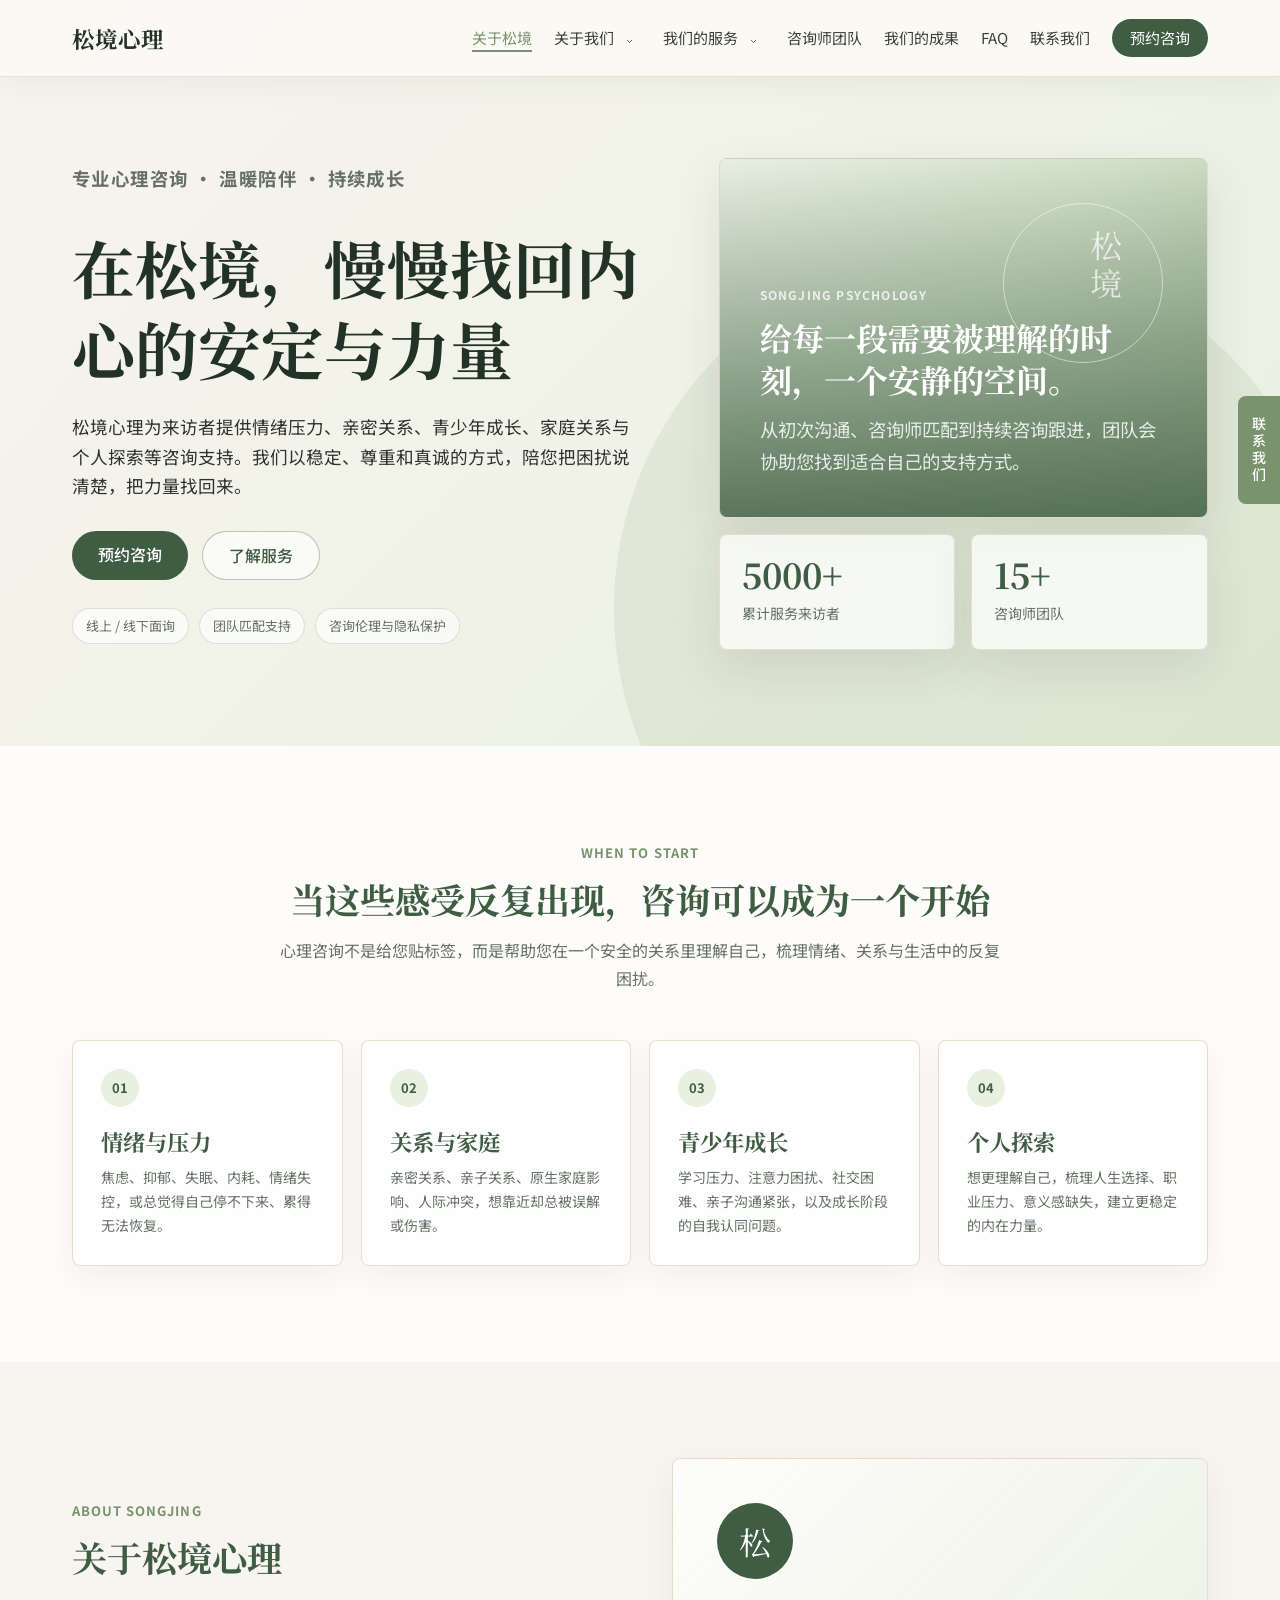
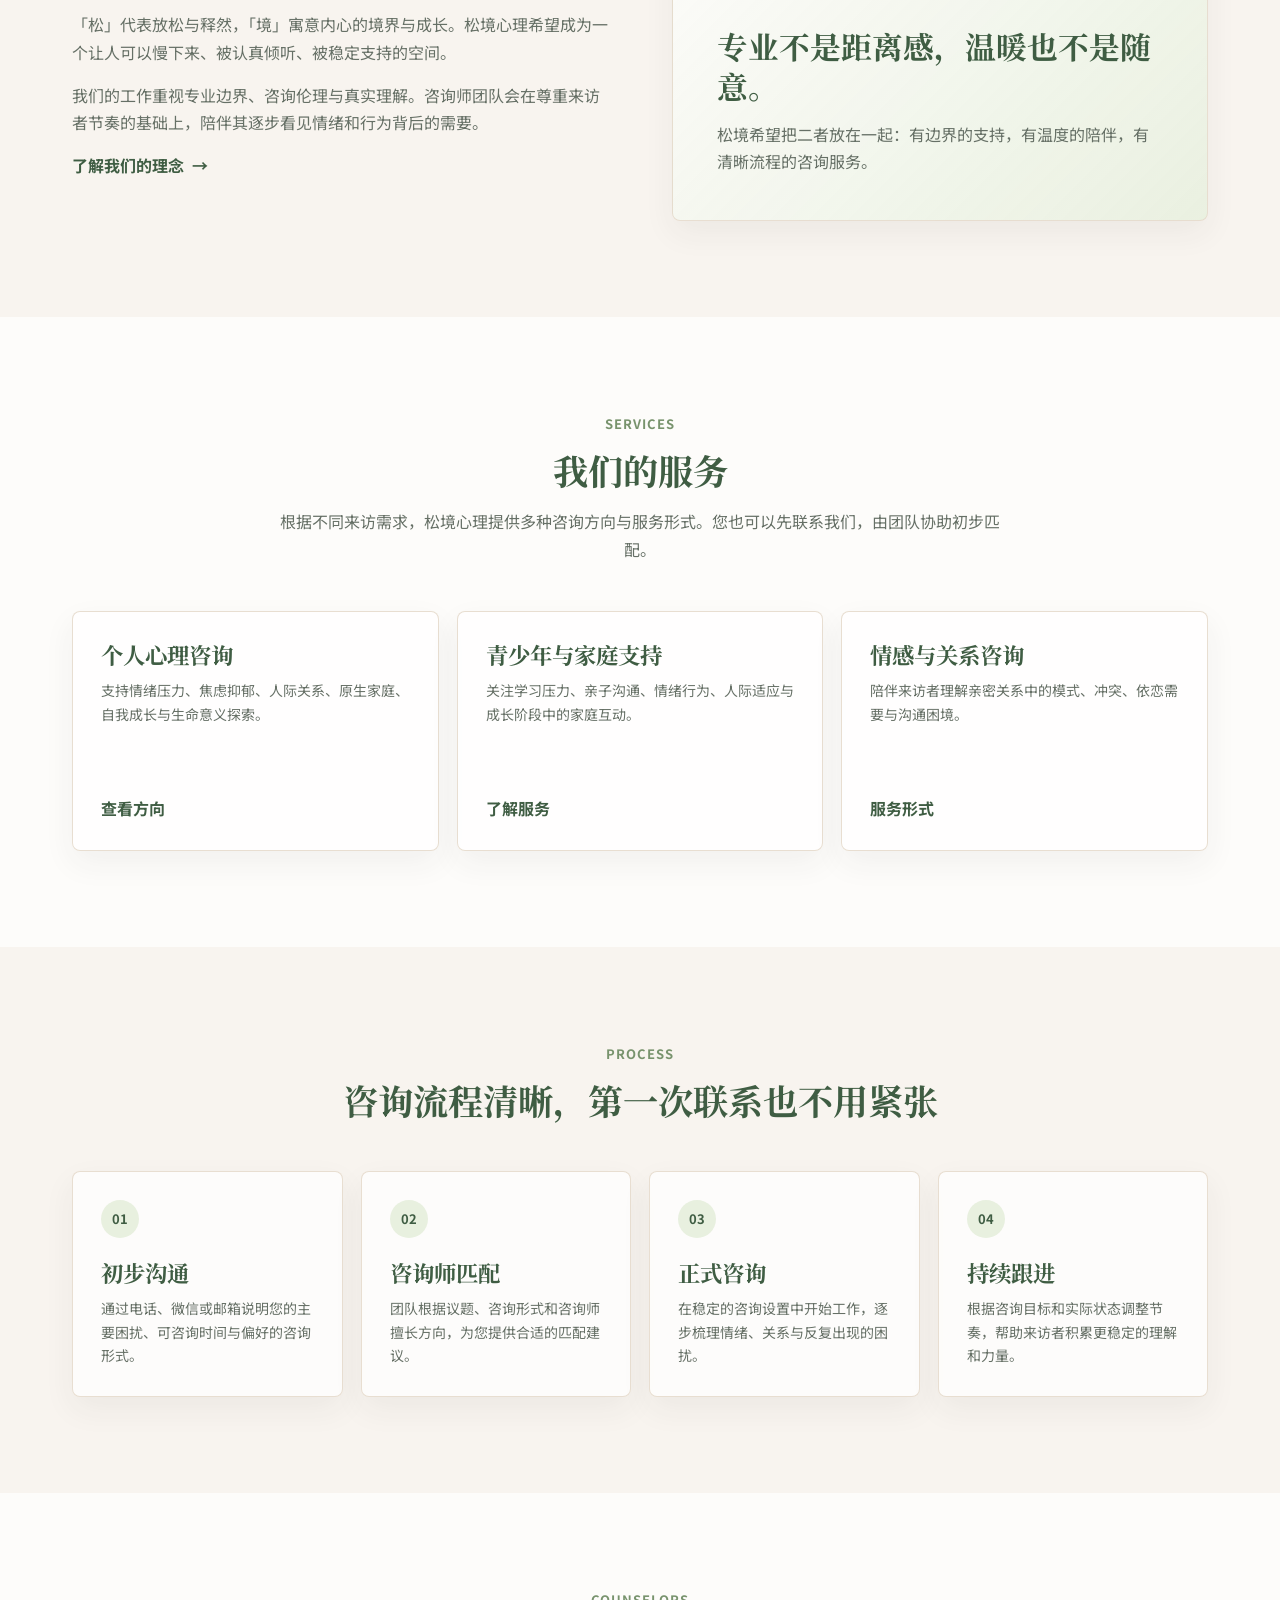
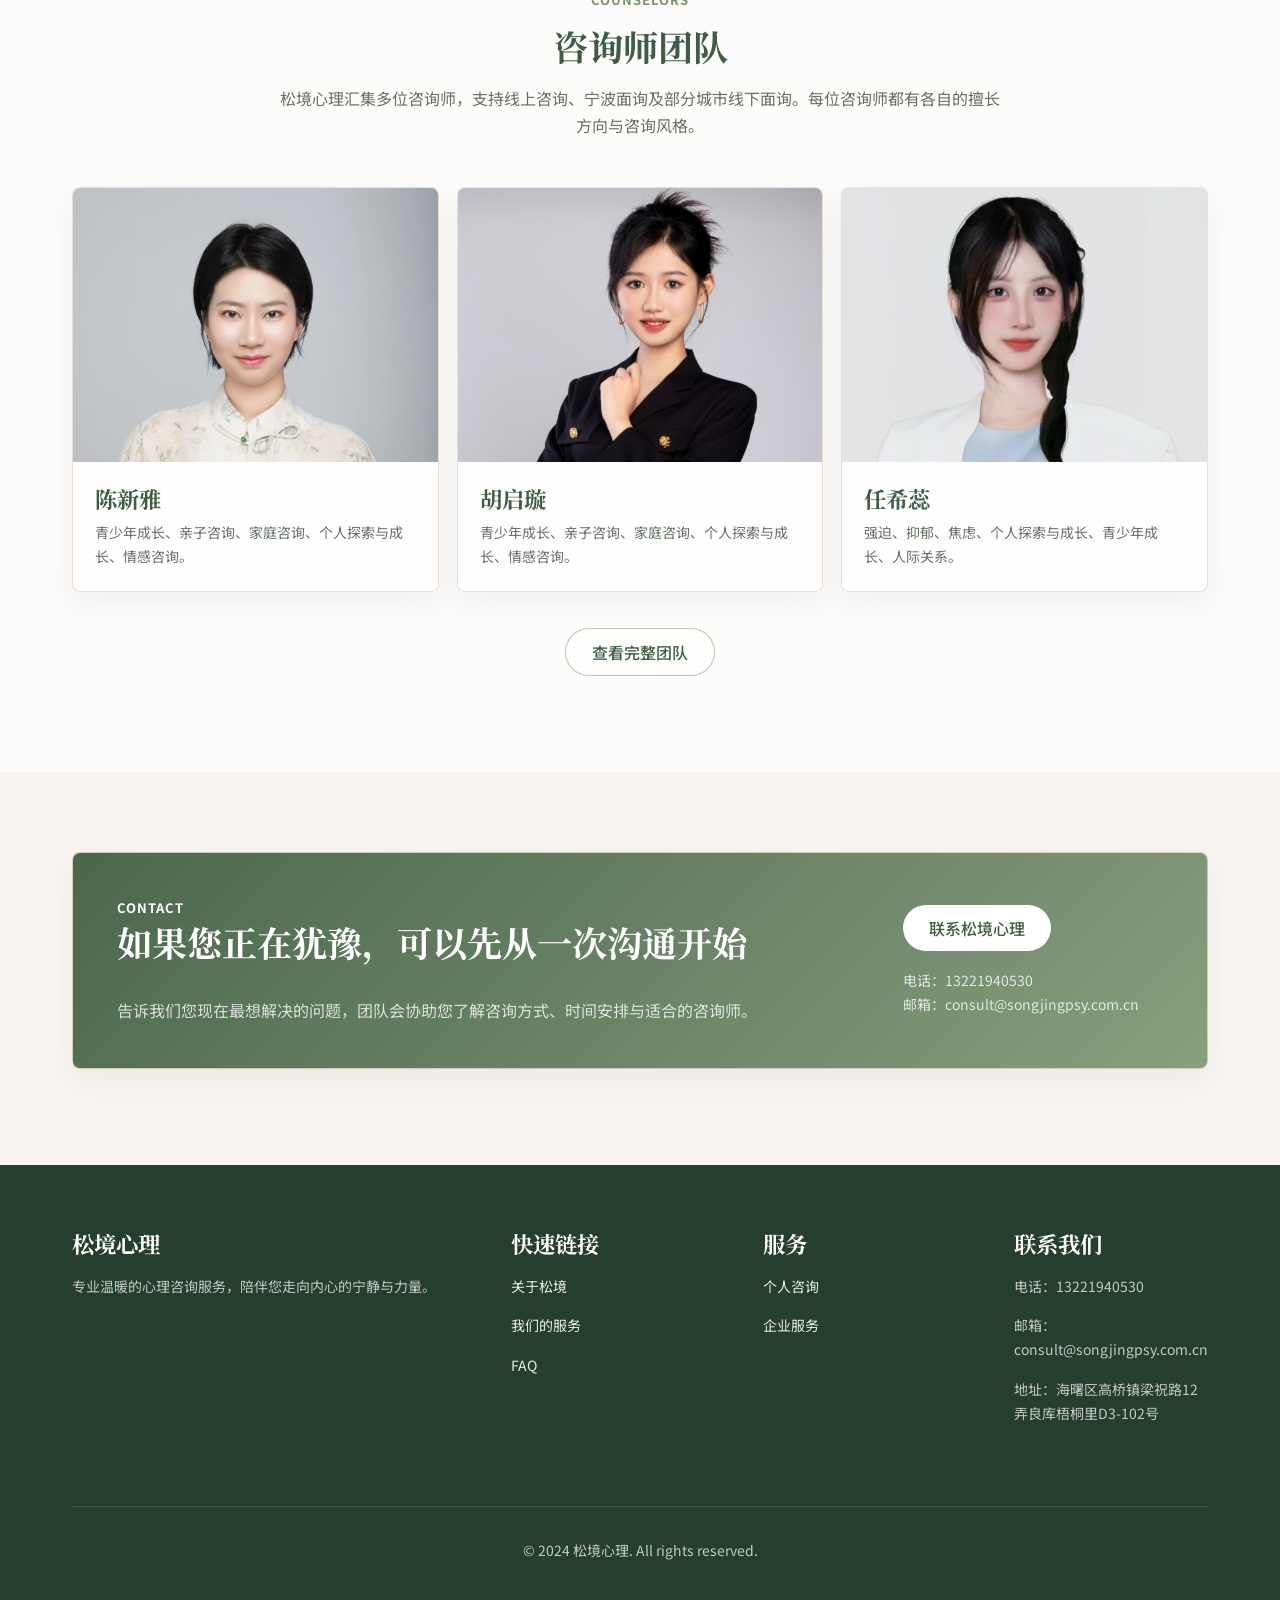
==== commit 5833cf20: "Improve website layout and visual style" ====
--- a/index.html
+++ b/index.html
@@ -3,11 +3,13 @@
 <head>
   <meta charset="UTF-8">
   <meta name="viewport" content="width=device-width, initial-scale=1.0">
-  <title>松境心理 — 关于松境心理</title>
+  <title>松境心理 — 专业心理咨询服务</title>
+  <meta name="description" content="松境心理提供个人成长、情绪压力、青少年成长、亲密关系与家庭关系等心理咨询服务，以专业、温暖和稳定的陪伴支持每一位来访者。">
   <link rel="preconnect" href="https://fonts.googleapis.com">
   <link rel="preconnect" href="https://fonts.gstatic.com" crossorigin>
   <link href="https://fonts.googleapis.com/css2?family=Noto+Sans+SC:wght@400;500;700&family=Noto+Serif+SC:wght@600;700&display=swap" rel="stylesheet">
-  <link rel="stylesheet" href="css/style.css?v=20260611-2">
+  <link rel="icon" href="assets/favicon.svg" type="image/svg+xml">
+  <link rel="stylesheet" href="css/style.css?v=20260706-1">
 </head>
 <body>
 
@@ -45,86 +47,214 @@
       <li><a href="achievements.html">我们的成果</a></li>
       <li><a href="faq.html">FAQ</a></li>
       <li><a href="contact.html">联系我们</a></li>
+      <li class="nav-cta"><a href="contact.html">预约咨询</a></li>
     </ul>
   </div>
 </nav>
 
-<section class="hero">
-  <div class="container">
-    <h1>在松境，找到内心的宁静与力量</h1>
-    <p>专业心理咨询服务，陪伴您走过每一个重要时刻</p>
-    <a href="contact.html" class="btn btn-primary">预约咨询</a>
-  </div>
-</section>
-
-<section class="section">
-  <div class="container">
-    <div class="narrative-row">
-      <div class="narrative-text">
-        <h2>关于松境心理</h2>
-        <p>松境心理是一家专注于心理健康服务的专业机构。我们相信，每个人都值得拥有健康的心理状态和幸福的生活。</p>
-        <p>「松」代表放松与释然，「境」寓意内心的境界与成长。我们希望每一位来访者都能在这里找到属于自己的宁静与力量。</p>
-      </div>
-      <div class="narrative-image">
-        [品牌故事配图]
-      </div>
-    </div>
-  </div>
-</section>
-
-<section class="section" style="background: var(--color-white);">
-  <div class="container">
-    <h2 class="section-title">核心价值</h2>
-    <div class="card-grid">
-      <div class="card">
-        <div class="card-icon">🌱</div>
-        <h3>专业</h3>
-        <p>拥有专业心理咨询师团队，遵循专业伦理与服务规范，持续提升服务质量。</p>
-      </div>
-      <div class="card">
-        <div class="card-icon">🤝</div>
-        <h3>温暖</h3>
-        <p>营造安全、温暖、无评判的咨询环境，让每一位来访者感受到被接纳与理解。</p>
-      </div>
-      <div class="card">
-        <div class="card-icon">💡</div>
-        <h3>成长</h3>
-        <p>关注来访者的内在成长与自我觉察，帮助您发现自身的资源与力量。</p>
-      </div>
-    </div>
-  </div>
-</section>
-
-<section class="section">
-  <div class="container">
-    <h2 class="section-title">松境数据</h2>
-    <div class="stats-grid">
-      <div>
-        <div class="stat-number">5000+</div>
-        <div class="stat-label">服务来访者</div>
-      </div>
-      <div>
-        <div class="stat-number">15+</div>
-        <div class="stat-label">资深咨询师</div>
-      </div>
-      <div>
-        <div class="stat-number">98%</div>
-        <div class="stat-label">客户满意度</div>
-      </div>
-      <div>
-        <div class="stat-number">10+</div>
-        <div class="stat-label">合作企业</div>
-      </div>
-    </div>
-  </div>
-</section>
+<main>
+  <section class="hero hero-home">
+    <div class="container hero-grid">
+      <div class="hero-copy">
+        <p class="eyebrow">专业心理咨询 · 温暖陪伴 · 持续成长</p>
+        <h1>在松境，慢慢找回内心的安定与力量</h1>
+        <p class="hero-lead">松境心理为来访者提供情绪压力、亲密关系、青少年成长、家庭关系与个人探索等咨询支持。我们以稳定、尊重和真诚的方式，陪您把困扰说清楚，把力量找回来。</p>
+        <div class="hero-actions">
+          <a href="contact.html" class="btn btn-primary">预约咨询</a>
+          <a href="services.html" class="btn btn-outline">了解服务</a>
+        </div>
+        <div class="hero-trust">
+          <span>线上 / 线下面询</span>
+          <span>团队匹配支持</span>
+          <span>咨询伦理与隐私保护</span>
+        </div>
+      </div>
+      <div class="hero-panel" aria-label="松境心理服务亮点">
+        <div class="hero-panel-card main">
+          <span class="panel-kicker">Songjing Psychology</span>
+          <h2>给每一段需要被理解的时刻，一个安静的空间。</h2>
+          <p>从初次沟通、咨询师匹配到持续咨询跟进，团队会协助您找到适合自己的支持方式。</p>
+        </div>
+        <div class="hero-panel-card small">
+          <strong>5000+</strong>
+          <span>累计服务来访者</span>
+        </div>
+        <div class="hero-panel-card small">
+          <strong>15+</strong>
+          <span>咨询师团队</span>
+        </div>
+      </div>
+    </div>
+  </section>
+
+  <section class="section section-white">
+    <div class="container">
+      <div class="section-heading">
+        <p class="eyebrow">When To Start</p>
+        <h2>当这些感受反复出现，咨询可以成为一个开始</h2>
+        <p>心理咨询不是给您贴标签，而是帮助您在一个安全的关系里理解自己，梳理情绪、关系与生活中的反复困扰。</p>
+      </div>
+      <div class="issue-grid">
+        <article class="issue-card">
+          <span>01</span>
+          <h3>情绪与压力</h3>
+          <p>焦虑、抑郁、失眠、内耗、情绪失控，或总觉得自己停不下来、累得无法恢复。</p>
+        </article>
+        <article class="issue-card">
+          <span>02</span>
+          <h3>关系与家庭</h3>
+          <p>亲密关系、亲子关系、原生家庭影响、人际冲突，想靠近却总被误解或伤害。</p>
+        </article>
+        <article class="issue-card">
+          <span>03</span>
+          <h3>青少年成长</h3>
+          <p>学习压力、注意力困扰、社交困难、亲子沟通紧张，以及成长阶段的自我认同问题。</p>
+        </article>
+        <article class="issue-card">
+          <span>04</span>
+          <h3>个人探索</h3>
+          <p>想更理解自己，梳理人生选择、职业压力、意义感缺失，建立更稳定的内在力量。</p>
+        </article>
+      </div>
+    </div>
+  </section>
+
+  <section class="section">
+    <div class="container">
+      <div class="narrative-row home-about">
+        <div class="narrative-text">
+          <p class="eyebrow">About Songjing</p>
+          <h2>关于松境心理</h2>
+          <p>「松」代表放松与释然，「境」寓意内心的境界与成长。松境心理希望成为一个让人可以慢下来、被认真倾听、被稳定支持的空间。</p>
+          <p>我们的工作重视专业边界、咨询伦理与真实理解。咨询师团队会在尊重来访者节奏的基础上，陪伴其逐步看见情绪和行为背后的需要。</p>
+          <a href="about-us.html" class="text-link">了解我们的理念</a>
+        </div>
+        <div class="brand-story-card">
+          <div class="story-mark">松</div>
+          <h3>专业不是距离感，温暖也不是随意。</h3>
+          <p>松境希望把二者放在一起：有边界的支持，有温度的陪伴，有清晰流程的咨询服务。</p>
+        </div>
+      </div>
+    </div>
+  </section>
+
+  <section class="section section-white">
+    <div class="container">
+      <div class="section-heading">
+        <p class="eyebrow">Services</p>
+        <h2>我们的服务</h2>
+        <p>根据不同来访需求，松境心理提供多种咨询方向与服务形式。您也可以先联系我们，由团队协助初步匹配。</p>
+      </div>
+      <div class="service-preview-grid">
+        <article class="service-preview-card">
+          <h3>个人心理咨询</h3>
+          <p>支持情绪压力、焦虑抑郁、人际关系、原生家庭、自我成长与生命意义探索。</p>
+          <a href="services.html#service-directions">查看方向</a>
+        </article>
+        <article class="service-preview-card">
+          <h3>青少年与家庭支持</h3>
+          <p>关注学习压力、亲子沟通、情绪行为、人际适应与成长阶段中的家庭互动。</p>
+          <a href="services.html#service-directions">了解服务</a>
+        </article>
+        <article class="service-preview-card">
+          <h3>情感与关系咨询</h3>
+          <p>陪伴来访者理解亲密关系中的模式、冲突、依恋需要与沟通困境。</p>
+          <a href="services.html#service-formats">服务形式</a>
+        </article>
+      </div>
+    </div>
+  </section>
+
+  <section class="section">
+    <div class="container">
+      <div class="section-heading">
+        <p class="eyebrow">Process</p>
+        <h2>咨询流程清晰，第一次联系也不用紧张</h2>
+      </div>
+      <div class="process-line">
+        <article>
+          <span>01</span>
+          <h3>初步沟通</h3>
+          <p>通过电话、微信或邮箱说明您的主要困扰、可咨询时间与偏好的咨询形式。</p>
+        </article>
+        <article>
+          <span>02</span>
+          <h3>咨询师匹配</h3>
+          <p>团队根据议题、咨询形式和咨询师擅长方向，为您提供合适的匹配建议。</p>
+        </article>
+        <article>
+          <span>03</span>
+          <h3>正式咨询</h3>
+          <p>在稳定的咨询设置中开始工作，逐步梳理情绪、关系与反复出现的困扰。</p>
+        </article>
+        <article>
+          <span>04</span>
+          <h3>持续跟进</h3>
+          <p>根据咨询目标和实际状态调整节奏，帮助来访者积累更稳定的理解和力量。</p>
+        </article>
+      </div>
+    </div>
+  </section>
+
+  <section class="section section-white">
+    <div class="container">
+      <div class="section-heading">
+        <p class="eyebrow">Counselors</p>
+        <h2>咨询师团队</h2>
+        <p>松境心理汇集多位咨询师，支持线上咨询、宁波面询及部分城市线下面询。每位咨询师都有各自的擅长方向与咨询风格。</p>
+      </div>
+      <div class="team-preview-grid">
+        <article class="team-preview-card">
+          <img src="file/202511咨询师简介/陈新雅.jpg" alt="陈新雅咨询师照片">
+          <div>
+            <h3>陈新雅</h3>
+            <p>青少年成长、亲子咨询、家庭咨询、个人探索与成长、情感咨询。</p>
+          </div>
+        </article>
+        <article class="team-preview-card">
+          <img src="file/202511咨询师简介/胡启璇.jpg" alt="胡启璇咨询师照片">
+          <div>
+            <h3>胡启璇</h3>
+            <p>青少年成长、亲子咨询、家庭咨询、个人探索与成长、情感咨询。</p>
+          </div>
+        </article>
+        <article class="team-preview-card">
+          <img src="file/202511咨询师简介/任希蕊.jpg" alt="任希蕊咨询师照片">
+          <div>
+            <h3>任希蕊</h3>
+            <p>强迫、抑郁、焦虑、个人探索与成长、青少年成长、人际关系。</p>
+          </div>
+        </article>
+      </div>
+      <div class="center-action">
+        <a href="counselors.html" class="btn btn-outline">查看完整团队</a>
+      </div>
+    </div>
+  </section>
+
+  <section class="section cta-section">
+    <div class="container">
+      <div class="cta-panel">
+        <div>
+          <p class="eyebrow">Contact</p>
+          <h2>如果您正在犹豫，可以先从一次沟通开始</h2>
+          <p>告诉我们您现在最想解决的问题，团队会协助您了解咨询方式、时间安排与适合的咨询师。</p>
+        </div>
+        <div class="cta-actions">
+          <a href="contact.html" class="btn btn-primary">联系松境心理</a>
+          <p>电话：13221940530<br>邮箱：consult@songjingpsy.com.cn</p>
+        </div>
+      </div>
+    </div>
+  </section>
+</main>
 
 <footer class="footer">
   <div class="container">
     <div class="footer-grid">
       <div>
         <h3>松境心理</h3>
-        <p style="color:rgba(255,255,255,0.7);font-size:14px;">专业温暖的心理咨询服务，陪伴您走向内心的宁静与力量。</p>
+        <p>专业温暖的心理咨询服务，陪伴您走向内心的宁静与力量。</p>
       </div>
       <div>
         <h3>快速链接</h3>
@@ -139,9 +269,9 @@
       </div>
       <div>
         <h3>联系我们</h3>
-        <p style="color:rgba(255,255,255,0.7);font-size:14px;">电话：XXX-XXXX-XXXX</p>
-        <p style="color:rgba(255,255,255,0.7);font-size:14px;">邮箱：contact@songjing.com</p>
-        <p style="color:rgba(255,255,255,0.7);font-size:14px;">地址：XXX 市 XXX 区 XXX 路 X 号</p>
+        <p>电话：13221940530</p>
+        <p>邮箱：consult@songjingpsy.com.cn</p>
+        <p>地址：海曙区高桥镇梁祝路12弄良库梧桐里D3-102号</p>
       </div>
     </div>
     <div class="footer-bottom">
@@ -150,7 +280,7 @@
   </div>
 </footer>
 
-<script src="js/main.js?v=20260611-2"></script>
+<script src="js/main.js?v=20260706-1"></script>
 
 <div class="floating-contact">
   <div class="floating-contact-qr">
--- a/css/style.css
+++ b/css/style.css
@@ -1,15 +1,17 @@
 /* === Design Tokens === */
 :root {
   /* Morandi Green Palette */
-  --color-primary: #8CA87C;
-  --color-primary-dark: #6B8A5E;
-  --color-secondary: #B5C9A8;
-  --color-light: #D4E2C5;
-  --color-warm: #E8DDD0;
-  --color-bg: #F5F0EB;
+  --color-primary: #78936D;
+  --color-primary-dark: #3F5D43;
+  --color-secondary: #AFC3A2;
+  --color-light: #E8F0DF;
+  --color-warm: #E5D9CA;
+  --color-bg: #F8F4EF;
   --color-white: #FFFFFF;
-  --color-text: #3D3D3D;
-  --color-text-light: #6B6B6B;
+  --color-text: #2F332F;
+  --color-text-light: #667066;
+  --color-ink: #223326;
+  --color-panel: #FCFAF6;
 
   /* Typography */
   --font-heading: 'Noto Serif SC', serif;
@@ -26,6 +28,7 @@
   /* Layout */
   --max-width: 1200px;
   --border-radius: 8px;
+  --shadow-soft: 0 18px 48px rgba(47, 51, 47, 0.1);
 }
 
 /* === Reset === */
@@ -750,6 +753,48 @@
   gap: var(--space-md);
   margin-bottom: var(--space-md);
   font-size: 15px;
+}
+.map-navigation-link {
+  position: relative;
+  display: inline-block;
+  width: 100%;
+  max-width: 600px;
+  aspect-ratio: 3 / 1;
+  overflow: hidden;
+  border-radius: var(--border-radius);
+  background: var(--color-secondary);
+  color: var(--color-white);
+  text-decoration: none;
+  box-shadow: 0 8px 24px rgba(61, 61, 61, 0.12);
+  transition: opacity 0.3s, transform 0.3s;
+}
+.map-navigation-link:hover,
+.map-navigation-link:focus-visible {
+  color: var(--color-white);
+  opacity: 0.92;
+  transform: translateY(-2px);
+}
+.map-navigation-link:focus-visible {
+  outline: 2px solid var(--color-primary);
+  outline-offset: 3px;
+}
+.map-navigation-link img {
+  width: 100%;
+  height: 100%;
+  object-fit: cover;
+}
+.map-navigation-link span {
+  position: absolute;
+  right: var(--space-md);
+  bottom: var(--space-md);
+  padding: 8px 16px;
+  border-radius: 999px;
+  background: rgba(61, 83, 53, 0.82);
+  color: var(--color-white);
+  font-size: 15px;
+  font-weight: 500;
+  line-height: 1.4;
+  box-shadow: 0 4px 12px rgba(61, 61, 61, 0.2);
 }
 
 /* === Achievements === */
@@ -1038,3 +1083,607 @@
     padding-top: 24px;
   }
 }
+
+/* === 2026 Formal Website Refresh === */
+body {
+  background:
+    radial-gradient(circle at 12% 0%, rgba(232, 240, 223, 0.85), transparent 28rem),
+    var(--color-bg);
+}
+
+h1 {
+  color: var(--color-ink);
+  letter-spacing: 0;
+}
+
+h2,
+h3 {
+  color: var(--color-primary-dark);
+}
+
+p {
+  color: var(--color-text-light);
+}
+
+.section {
+  padding: 96px 0;
+}
+
+.section-white {
+  background: rgba(255, 255, 255, 0.72);
+}
+
+.section-heading {
+  max-width: 720px;
+  margin: 0 auto 48px;
+  text-align: center;
+}
+
+.section-heading h2 {
+  margin-bottom: 16px;
+}
+
+.section-heading p:last-child {
+  margin-bottom: 0;
+}
+
+.eyebrow {
+  color: var(--color-primary);
+  font-size: 13px;
+  font-weight: 700;
+  letter-spacing: 0.08em;
+  text-transform: uppercase;
+  margin-bottom: 12px;
+}
+
+.btn {
+  border-radius: 999px;
+  padding: 13px 26px;
+  line-height: 1.3;
+}
+
+.btn-primary {
+  background: var(--color-primary-dark);
+}
+
+.btn-primary:hover {
+  background: #2F4934;
+  box-shadow: 0 12px 28px rgba(63, 93, 67, 0.22);
+}
+
+.btn-outline {
+  border: 1px solid rgba(63, 93, 67, 0.35);
+  color: var(--color-primary-dark);
+  background: rgba(255, 255, 255, 0.62);
+}
+
+.btn-outline:hover {
+  background: var(--color-primary-dark);
+  border-color: var(--color-primary-dark);
+}
+
+.text-link {
+  display: inline-flex;
+  align-items: center;
+  color: var(--color-primary-dark);
+  font-weight: 700;
+}
+
+.text-link::after {
+  content: '→';
+  margin-left: 8px;
+  transition: transform 0.2s ease;
+}
+
+.text-link:hover::after {
+  transform: translateX(3px);
+}
+
+.nav {
+  background: rgba(252, 250, 246, 0.9);
+  border-bottom: 1px solid rgba(229, 217, 202, 0.76);
+  box-shadow: 0 8px 30px rgba(47, 51, 47, 0.05);
+}
+
+.nav .container {
+  height: 76px;
+}
+
+.nav-logo {
+  color: var(--color-ink);
+  letter-spacing: 0.04em;
+}
+
+.nav-links {
+  align-items: center;
+  gap: 22px;
+}
+
+.nav-links a {
+  color: #3B403B;
+}
+
+.nav-cta a {
+  min-height: 38px;
+  display: inline-flex;
+  align-items: center;
+  padding: 0 18px;
+  color: var(--color-white);
+  background: var(--color-primary-dark);
+  border-radius: 999px;
+}
+
+.nav-cta a:hover {
+  color: var(--color-white);
+  background: #2F4934;
+}
+
+.nav-cta a::after {
+  display: none;
+}
+
+.footer {
+  background: #263E2D;
+}
+
+.footer p {
+  color: rgba(255, 255, 255, 0.72);
+  font-size: 14px;
+}
+
+.hero-home {
+  position: relative;
+  overflow: hidden;
+  padding: 158px 0 96px;
+  text-align: left;
+  background:
+    linear-gradient(135deg, rgba(248, 244, 239, 0.96) 0%, rgba(232, 240, 223, 0.95) 100%);
+}
+
+.hero-home::before {
+  content: '';
+  position: absolute;
+  inset: auto -12% -30% 48%;
+  width: 720px;
+  height: 720px;
+  border-radius: 50%;
+  background: rgba(120, 147, 109, 0.12);
+}
+
+.hero-grid {
+  position: relative;
+  display: grid;
+  grid-template-columns: minmax(0, 1.08fr) minmax(360px, 0.92fr);
+  gap: 72px;
+  align-items: center;
+}
+
+.hero-copy h1 {
+  max-width: 720px;
+  margin-bottom: 22px;
+  font-size: clamp(2.45rem, 4.9vw, 4.65rem);
+}
+
+.hero-home .hero-lead {
+  max-width: 680px;
+  margin: 0 0 30px;
+  color: var(--color-text);
+  font-size: 1.1rem;
+}
+
+.hero-actions {
+  display: flex;
+  flex-wrap: wrap;
+  gap: 14px;
+  margin-bottom: 28px;
+}
+
+.hero-trust {
+  display: flex;
+  flex-wrap: wrap;
+  gap: 10px;
+}
+
+.hero-trust span {
+  display: inline-flex;
+  align-items: center;
+  min-height: 34px;
+  padding: 6px 13px;
+  border: 1px solid rgba(63, 93, 67, 0.16);
+  border-radius: 999px;
+  background: rgba(255, 255, 255, 0.62);
+  color: var(--color-text-light);
+  font-size: 13px;
+}
+
+.hero-panel {
+  display: grid;
+  grid-template-columns: repeat(2, minmax(0, 1fr));
+  gap: 16px;
+}
+
+.hero-panel-card {
+  position: relative;
+  overflow: hidden;
+  border: 1px solid rgba(229, 217, 202, 0.86);
+  border-radius: 8px;
+  background: rgba(255, 255, 255, 0.72);
+  box-shadow: var(--shadow-soft);
+}
+
+.hero-panel-card.main {
+  grid-column: 1 / -1;
+  min-height: 360px;
+  padding: 40px;
+  display: flex;
+  flex-direction: column;
+  justify-content: flex-end;
+  background:
+    linear-gradient(180deg, rgba(63, 93, 67, 0.04), rgba(63, 93, 67, 0.82)),
+    linear-gradient(135deg, #EFF5E9 0%, #D8E6CF 48%, #B7CBAA 100%);
+}
+
+.hero-panel-card.main::before {
+  content: '';
+  position: absolute;
+  top: 44px;
+  right: 44px;
+  width: 160px;
+  height: 160px;
+  border: 1px solid rgba(255, 255, 255, 0.5);
+  border-radius: 50%;
+}
+
+.hero-panel-card.main::after {
+  content: '松境';
+  position: absolute;
+  top: 70px;
+  right: 74px;
+  color: rgba(255, 255, 255, 0.72);
+  font-family: var(--font-heading);
+  font-size: 2rem;
+  writing-mode: vertical-rl;
+  letter-spacing: 0.18em;
+}
+
+.panel-kicker {
+  position: relative;
+  z-index: 1;
+  color: rgba(255, 255, 255, 0.78);
+  font-size: 12px;
+  font-weight: 700;
+  letter-spacing: 0.1em;
+  text-transform: uppercase;
+}
+
+.hero-panel-card.main h2 {
+  position: relative;
+  z-index: 1;
+  max-width: 420px;
+  margin: 12px 0 14px;
+  color: var(--color-white);
+  font-size: clamp(1.5rem, 3vw, 2rem);
+}
+
+.hero-panel-card.main p {
+  position: relative;
+  z-index: 1;
+  max-width: 420px;
+  margin-bottom: 0;
+  color: rgba(255, 255, 255, 0.84);
+}
+
+.hero-panel-card.small {
+  padding: 22px;
+}
+
+.hero-panel-card.small strong {
+  display: block;
+  color: var(--color-primary-dark);
+  font-family: var(--font-heading);
+  font-size: 2.15rem;
+  line-height: 1;
+  margin-bottom: 8px;
+}
+
+.hero-panel-card.small span {
+  color: var(--color-text-light);
+  font-size: 14px;
+}
+
+.issue-grid,
+.service-preview-grid,
+.team-preview-grid,
+.process-line {
+  display: grid;
+  gap: 18px;
+}
+
+.issue-grid {
+  grid-template-columns: repeat(4, minmax(0, 1fr));
+}
+
+.issue-card,
+.service-preview-card,
+.process-line article,
+.team-preview-card,
+.brand-story-card,
+.cta-panel {
+  border: 1px solid rgba(229, 217, 202, 0.86);
+  border-radius: 8px;
+  background: rgba(255, 255, 255, 0.72);
+  box-shadow: 0 12px 32px rgba(47, 51, 47, 0.06);
+}
+
+.issue-card,
+.service-preview-card,
+.process-line article {
+  padding: 28px;
+}
+
+.issue-card span,
+.process-line span {
+  display: inline-flex;
+  align-items: center;
+  justify-content: center;
+  width: 38px;
+  height: 38px;
+  margin-bottom: 20px;
+  border-radius: 50%;
+  background: var(--color-light);
+  color: var(--color-primary-dark);
+  font-size: 13px;
+  font-weight: 700;
+}
+
+.issue-card h3,
+.service-preview-card h3,
+.process-line h3 {
+  margin-bottom: 10px;
+}
+
+.issue-card p,
+.service-preview-card p,
+.process-line p {
+  margin-bottom: 0;
+  font-size: 14px;
+}
+
+.home-about {
+  margin-bottom: 0;
+}
+
+.brand-story-card {
+  min-height: 360px;
+  padding: 44px;
+  display: flex;
+  flex-direction: column;
+  justify-content: flex-end;
+  background:
+    linear-gradient(135deg, rgba(255, 255, 255, 0.74), rgba(232, 240, 223, 0.92));
+}
+
+.story-mark {
+  width: 76px;
+  height: 76px;
+  display: inline-flex;
+  align-items: center;
+  justify-content: center;
+  margin-bottom: 48px;
+  border-radius: 50%;
+  background: var(--color-primary-dark);
+  color: var(--color-white);
+  font-family: var(--font-heading);
+  font-size: 2rem;
+}
+
+.brand-story-card h3 {
+  margin-bottom: 14px;
+  font-size: clamp(1.4rem, 2.4vw, 2rem);
+}
+
+.brand-story-card p {
+  margin-bottom: 0;
+}
+
+.service-preview-grid {
+  grid-template-columns: repeat(3, minmax(0, 1fr));
+}
+
+.service-preview-card {
+  display: flex;
+  flex-direction: column;
+  min-height: 240px;
+}
+
+.service-preview-card a {
+  margin-top: auto;
+  color: var(--color-primary-dark);
+  font-weight: 700;
+}
+
+.process-line {
+  grid-template-columns: repeat(4, minmax(0, 1fr));
+}
+
+.team-preview-grid {
+  grid-template-columns: repeat(3, minmax(0, 1fr));
+}
+
+.team-preview-card {
+  overflow: hidden;
+}
+
+.team-preview-card img {
+  width: 100%;
+  aspect-ratio: 4 / 3;
+  object-fit: cover;
+  object-position: center top;
+}
+
+.team-preview-card div {
+  padding: 22px;
+}
+
+.team-preview-card h3 {
+  margin-bottom: 8px;
+}
+
+.team-preview-card p {
+  margin-bottom: 0;
+  font-size: 14px;
+}
+
+.center-action {
+  margin-top: 36px;
+  text-align: center;
+}
+
+.cta-section {
+  padding-top: 80px;
+}
+
+.cta-panel {
+  display: grid;
+  grid-template-columns: minmax(0, 1fr) auto;
+  gap: 48px;
+  align-items: center;
+  padding: 44px;
+  background:
+    linear-gradient(135deg, rgba(63, 93, 67, 0.94), rgba(120, 147, 109, 0.88));
+}
+
+.cta-panel h2,
+.cta-panel p,
+.cta-panel .eyebrow {
+  color: var(--color-white);
+}
+
+.cta-panel p {
+  color: rgba(255, 255, 255, 0.78);
+  margin-bottom: 0;
+}
+
+.cta-actions {
+  min-width: 260px;
+}
+
+.cta-actions .btn {
+  background: var(--color-white);
+  color: var(--color-primary-dark);
+  margin-bottom: 18px;
+}
+
+.cta-actions p {
+  font-size: 14px;
+}
+
+@media (max-width: 1080px) {
+  .nav-links {
+    gap: 14px;
+  }
+
+  .nav-links a {
+    font-size: 14px;
+  }
+
+  .hero-grid {
+    grid-template-columns: 1fr;
+    gap: 42px;
+  }
+
+  .hero-panel {
+    max-width: 720px;
+  }
+
+  .issue-grid,
+  .process-line {
+    grid-template-columns: repeat(2, minmax(0, 1fr));
+  }
+}
+
+@media (max-width: 768px) {
+  .section {
+    padding: 72px 0;
+  }
+
+  .section-heading {
+    margin-bottom: 32px;
+    text-align: left;
+  }
+
+  .nav .container {
+    height: 64px;
+  }
+
+  .nav-cta a {
+    justify-content: center;
+    margin: 10px 0 4px;
+  }
+
+  .hero-home {
+    padding: 112px 0 64px;
+  }
+
+  .hero-copy h1 {
+    font-size: clamp(2rem, 11vw, 3rem);
+  }
+
+  .hero-actions .btn {
+    flex: 1 1 180px;
+  }
+
+  .hero-panel-card.main {
+    min-height: 300px;
+    padding: 28px;
+  }
+
+  .issue-grid,
+  .service-preview-grid,
+  .process-line,
+  .team-preview-grid,
+  .cta-panel {
+    grid-template-columns: 1fr;
+  }
+
+  .brand-story-card,
+  .cta-panel {
+    padding: 28px;
+  }
+
+  .service-preview-card {
+    min-height: auto;
+  }
+
+  .cta-actions {
+    min-width: 0;
+  }
+}
+
+@media (max-width: 480px) {
+  .section {
+    padding: 60px 0;
+  }
+
+  .hero-home {
+    padding: 100px 0 56px;
+  }
+
+  .hero-trust span {
+    width: 100%;
+  }
+
+  .hero-panel {
+    grid-template-columns: 1fr;
+  }
+
+  .hero-panel-card.main {
+    min-height: 280px;
+  }
+
+  .issue-card,
+  .service-preview-card,
+  .process-line article {
+    padding: 22px;
+  }
+}
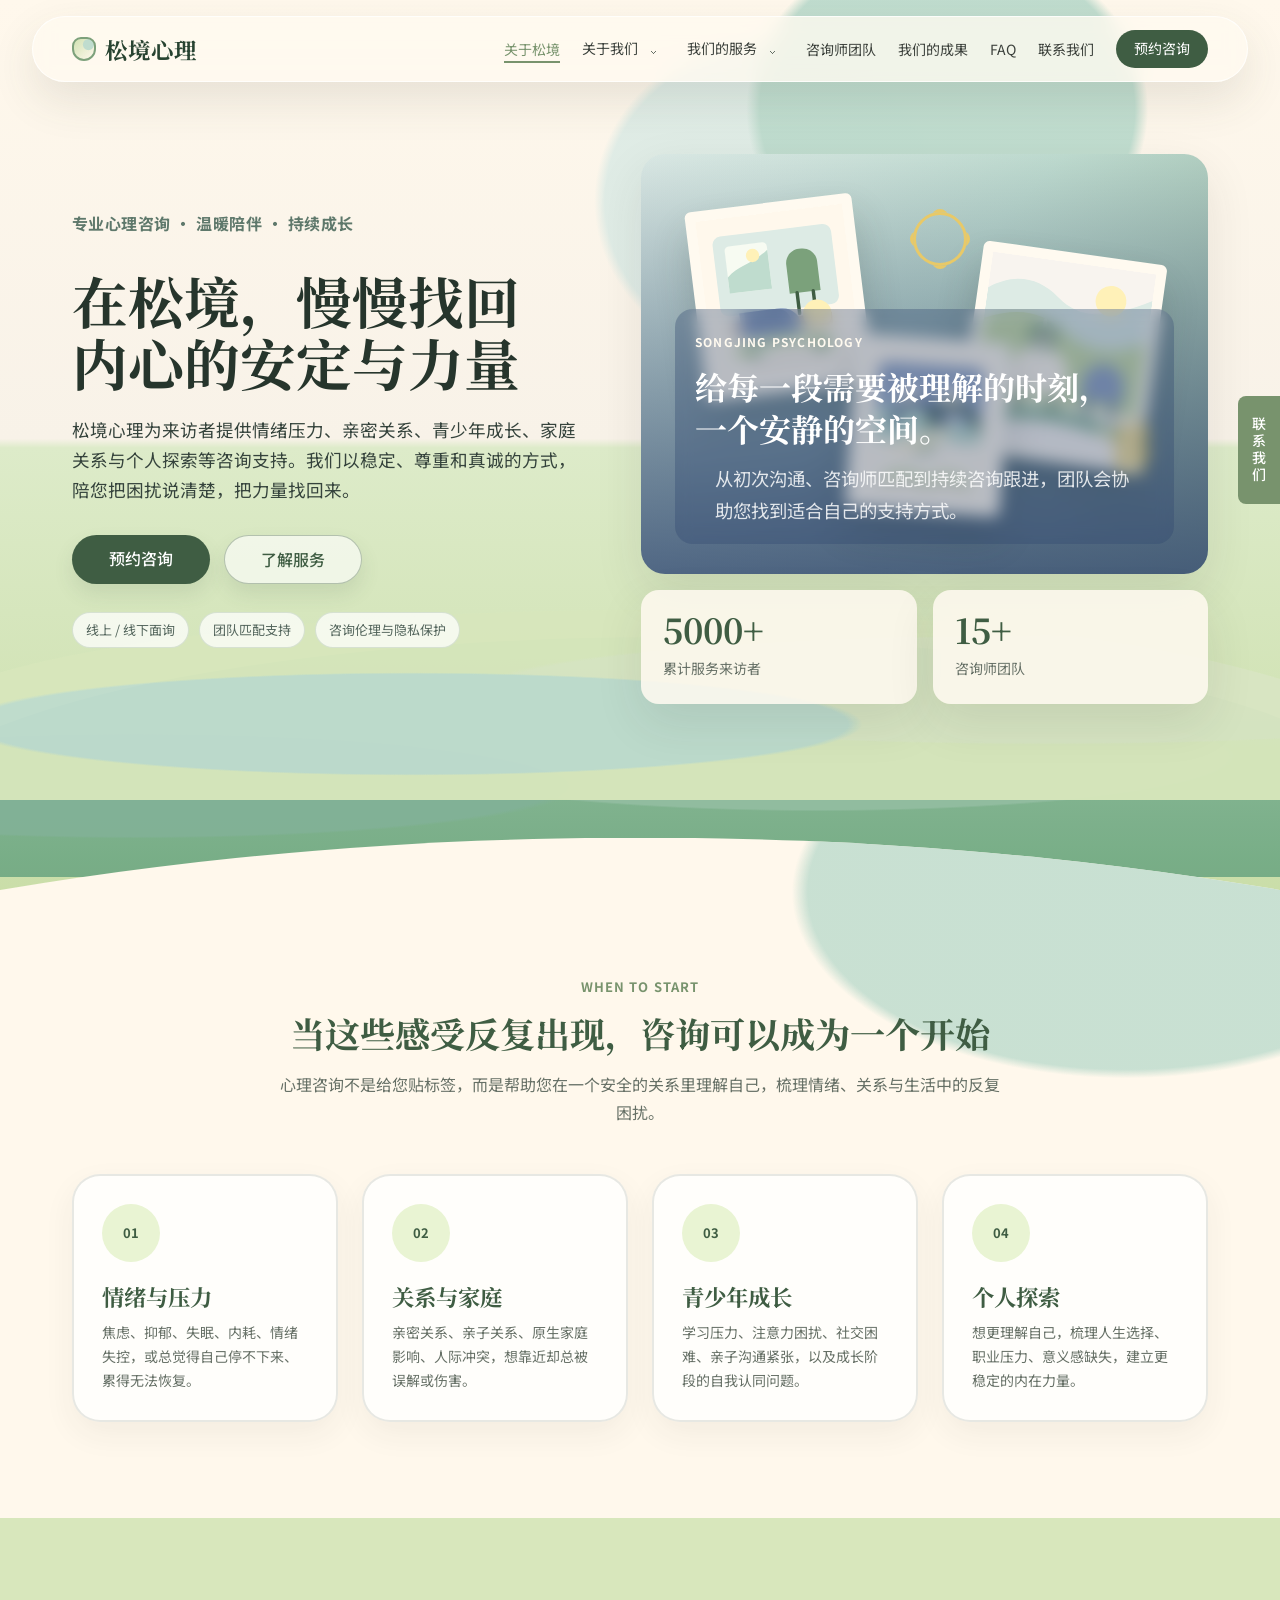
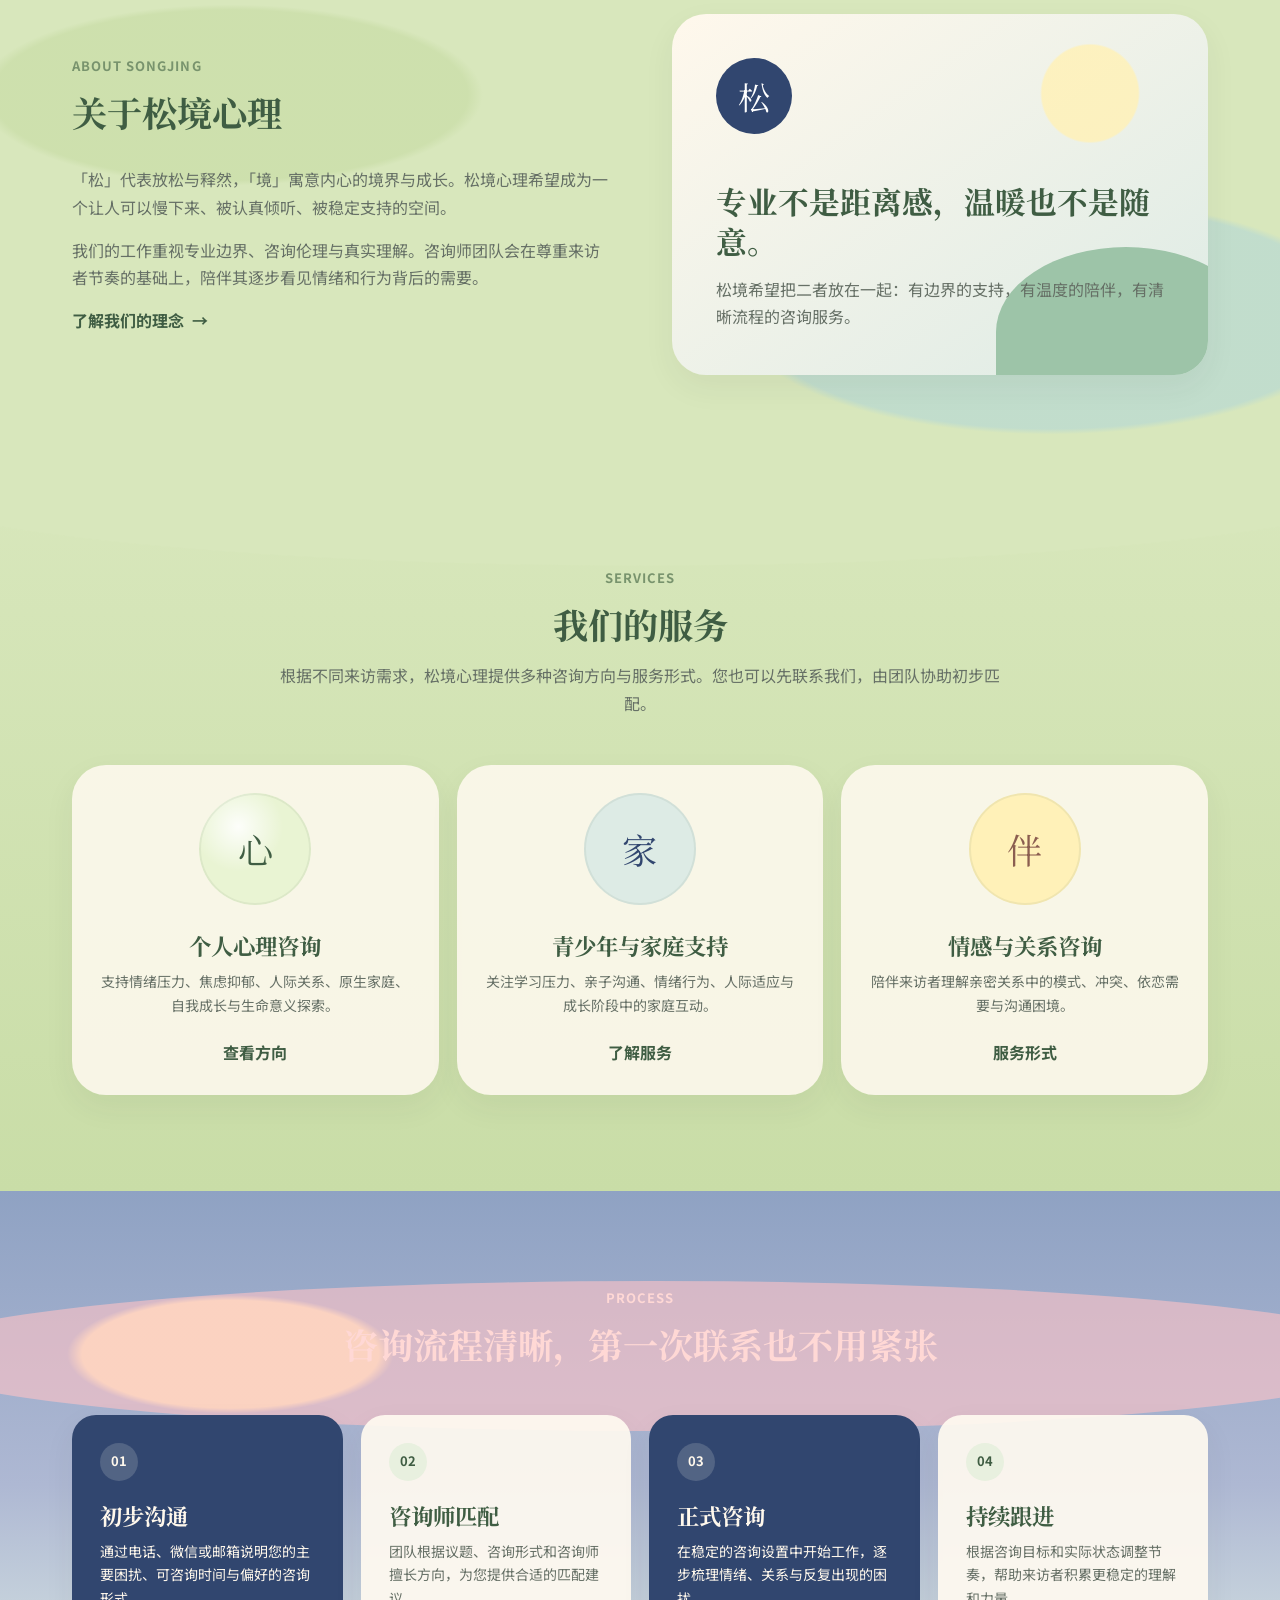
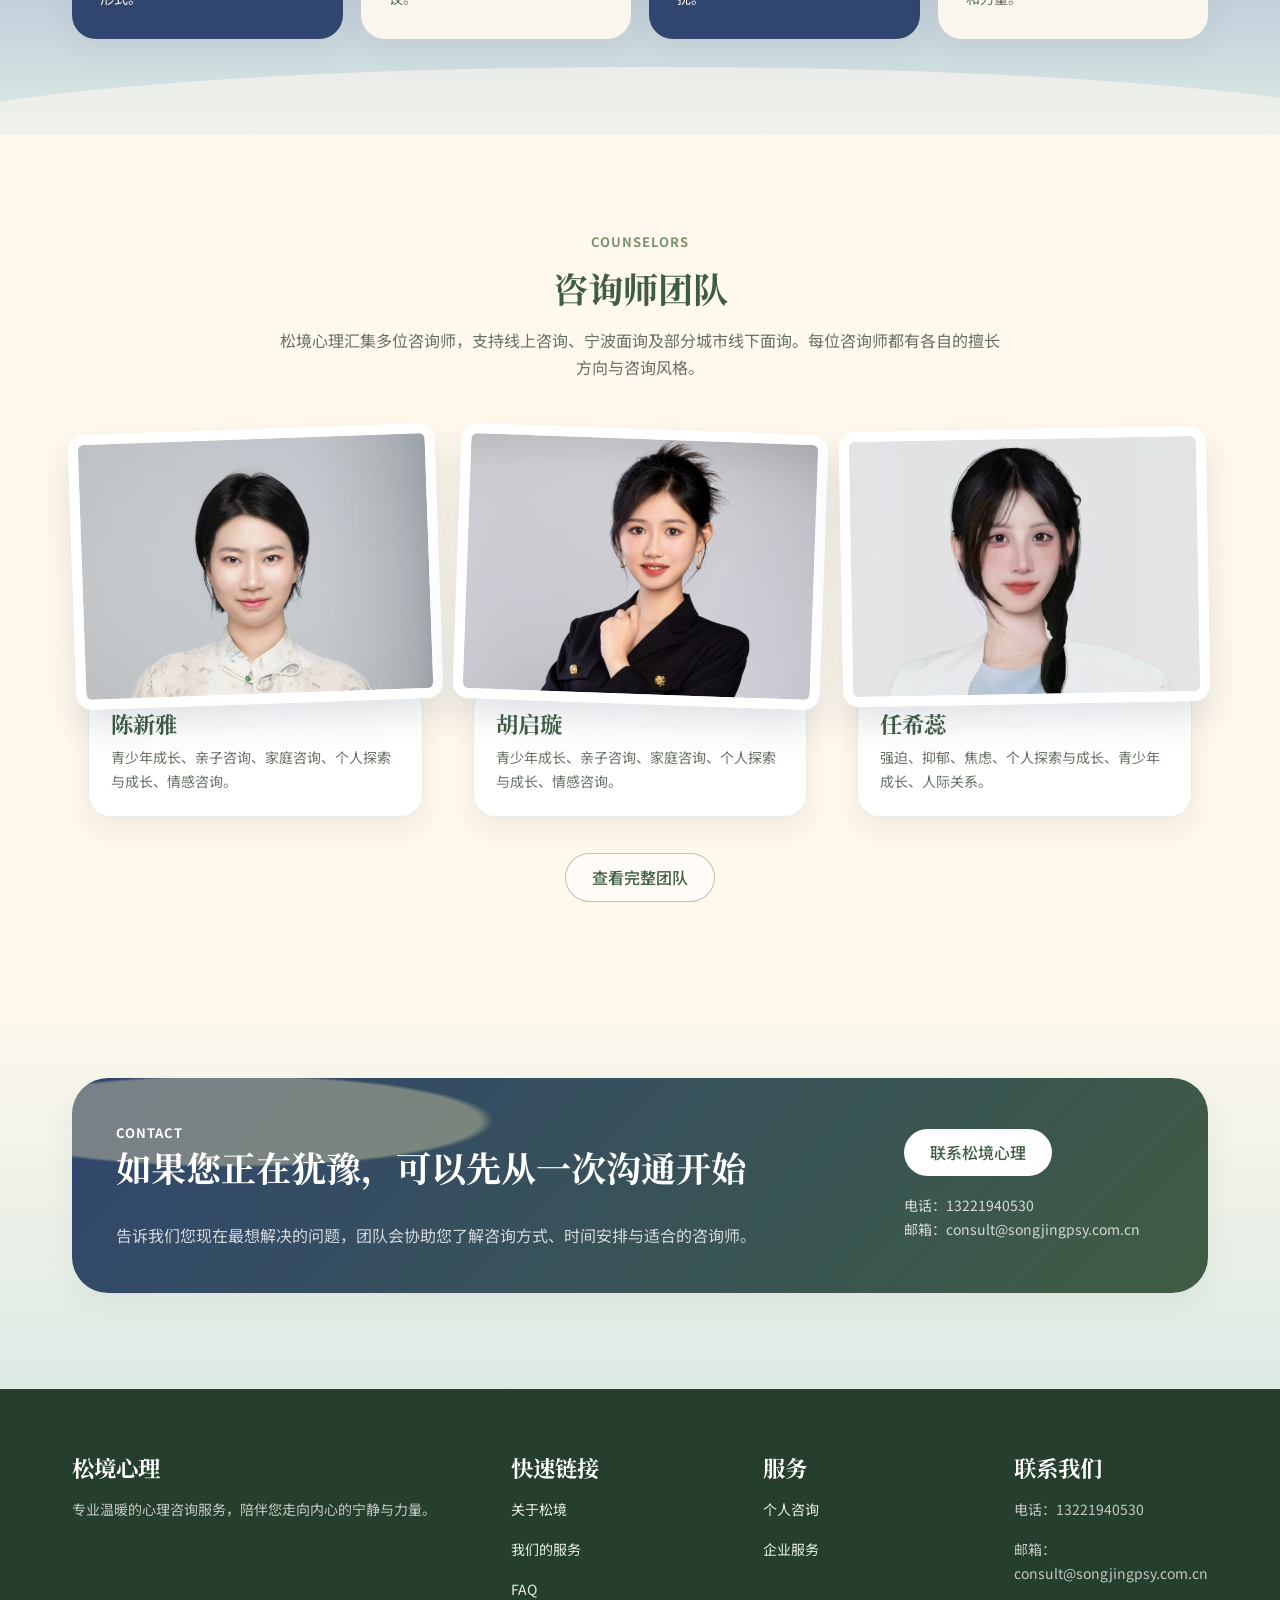
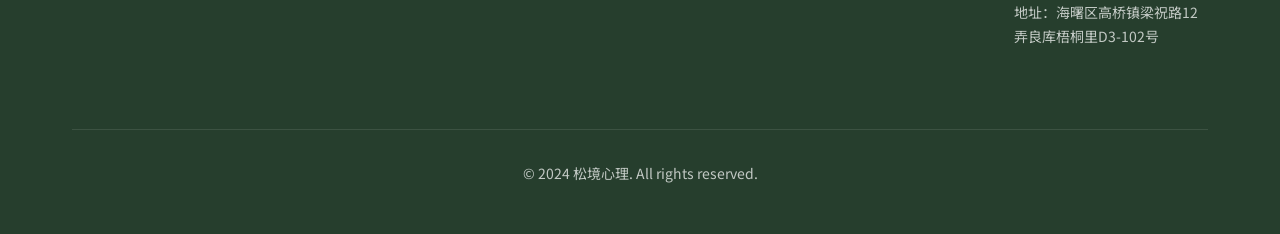
==== commit a2295262: "Apply soft illustrative homepage style" ====
--- a/index.html
+++ b/index.html
@@ -1,4 +1,4 @@
-<!DOCTYPE html>
+﻿<!DOCTYPE html>
 <html lang="zh-CN">
 <head>
   <meta charset="UTF-8">
@@ -9,7 +9,7 @@
   <link rel="preconnect" href="https://fonts.gstatic.com" crossorigin>
   <link href="https://fonts.googleapis.com/css2?family=Noto+Sans+SC:wght@400;500;700&family=Noto+Serif+SC:wght@600;700&display=swap" rel="stylesheet">
   <link rel="icon" href="assets/favicon.svg" type="image/svg+xml">
-  <link rel="stylesheet" href="css/style.css?v=20260706-1">
+  <link rel="stylesheet" href="css/style.css?v=20260706-2">
 </head>
 <body>
 
@@ -57,7 +57,7 @@
     <div class="container hero-grid">
       <div class="hero-copy">
         <p class="eyebrow">专业心理咨询 · 温暖陪伴 · 持续成长</p>
-        <h1>在松境，慢慢找回内心的安定与力量</h1>
+        <h1><span class="hero-title-line">在松境，慢慢找回</span><span class="hero-title-line">内心的安定与力量</span></h1>
         <p class="hero-lead">松境心理为来访者提供情绪压力、亲密关系、青少年成长、家庭关系与个人探索等咨询支持。我们以稳定、尊重和真诚的方式，陪您把困扰说清楚，把力量找回来。</p>
         <div class="hero-actions">
           <a href="contact.html" class="btn btn-primary">预约咨询</a>
@@ -71,9 +71,25 @@
       </div>
       <div class="hero-panel" aria-label="松境心理服务亮点">
         <div class="hero-panel-card main">
-          <span class="panel-kicker">Songjing Psychology</span>
-          <h2>给每一段需要被理解的时刻，一个安静的空间。</h2>
-          <p>从初次沟通、咨询师匹配到持续咨询跟进，团队会协助您找到适合自己的支持方式。</p>
+          <div class="hero-collage" aria-hidden="true">
+            <figure class="collage-photo collage-photo-one">
+              <img src="assets/collage-room.svg" alt="">
+            </figure>
+            <figure class="collage-photo collage-photo-two">
+              <img src="assets/collage-calm.svg" alt="">
+            </figure>
+            <figure class="collage-photo collage-photo-three">
+              <img src="assets/collage-conversation.svg" alt="">
+            </figure>
+            <span class="collage-mark collage-mark-sun"></span>
+            <span class="collage-mark collage-mark-line"></span>
+            <span class="collage-mark collage-mark-hash">#</span>
+          </div>
+          <div class="hero-card-copy">
+            <span class="panel-kicker">Songjing Psychology</span>
+            <h2>给每一段需要被理解的时刻，一个安静的空间。</h2>
+            <p>从初次沟通、咨询师匹配到持续咨询跟进，团队会协助您找到适合自己的支持方式。</p>
+          </div>
         </div>
         <div class="hero-panel-card small">
           <strong>5000+</strong>
@@ -87,7 +103,7 @@
     </div>
   </section>
 
-  <section class="section section-white">
+  <section class="section section-white issue-section">
     <div class="container">
       <div class="section-heading">
         <p class="eyebrow">When To Start</p>
@@ -119,7 +135,7 @@
     </div>
   </section>
 
-  <section class="section">
+  <section class="section about-illustration-section">
     <div class="container">
       <div class="narrative-row home-about">
         <div class="narrative-text">
@@ -138,7 +154,7 @@
     </div>
   </section>
 
-  <section class="section section-white">
+  <section class="section section-white service-bubble-section">
     <div class="container">
       <div class="section-heading">
         <p class="eyebrow">Services</p>
@@ -147,16 +163,19 @@
       </div>
       <div class="service-preview-grid">
         <article class="service-preview-card">
+          <span class="service-preview-icon">心</span>
           <h3>个人心理咨询</h3>
           <p>支持情绪压力、焦虑抑郁、人际关系、原生家庭、自我成长与生命意义探索。</p>
           <a href="services.html#service-directions">查看方向</a>
         </article>
         <article class="service-preview-card">
+          <span class="service-preview-icon">家</span>
           <h3>青少年与家庭支持</h3>
           <p>关注学习压力、亲子沟通、情绪行为、人际适应与成长阶段中的家庭互动。</p>
           <a href="services.html#service-directions">了解服务</a>
         </article>
         <article class="service-preview-card">
+          <span class="service-preview-icon">伴</span>
           <h3>情感与关系咨询</h3>
           <p>陪伴来访者理解亲密关系中的模式、冲突、依恋需要与沟通困境。</p>
           <a href="services.html#service-formats">服务形式</a>
@@ -165,7 +184,7 @@
     </div>
   </section>
 
-  <section class="section">
+  <section class="section process-sky-section">
     <div class="container">
       <div class="section-heading">
         <p class="eyebrow">Process</p>
@@ -196,7 +215,7 @@
     </div>
   </section>
 
-  <section class="section section-white">
+  <section class="section section-white team-collage-section">
     <div class="container">
       <div class="section-heading">
         <p class="eyebrow">Counselors</p>
@@ -280,7 +299,7 @@
   </div>
 </footer>
 
-<script src="js/main.js?v=20260706-1"></script>
+<script src="js/main.js?v=20260706-2"></script>
 
 <div class="floating-contact">
   <div class="floating-contact-qr">
--- a/css/style.css
+++ b/css/style.css
@@ -1687,3 +1687,612 @@
     padding: 22px;
   }
 }
+
+/* === Reference-Inspired Soft Scenic Refresh === */
+:root {
+  --color-sky: #DDEBE5;
+  --color-sky-blue: #8FA2C3;
+  --color-lake: #BFDCCE;
+  --color-meadow: #C9DDA7;
+  --color-cream: #FFF8EC;
+  --color-coral: #D98976;
+  --color-deep-blue: #31466F;
+}
+
+body {
+  background:
+    radial-gradient(circle at 82% 12%, rgba(191, 220, 206, 0.8), transparent 19rem),
+    linear-gradient(180deg, #fffaf0 0%, #f6f1e8 52%, #eef5ea 100%);
+}
+
+.nav {
+  top: 16px;
+  right: 32px;
+  left: 32px;
+  border: 1px solid rgba(255, 255, 255, 0.78);
+  border-radius: 999px;
+  background: rgba(255, 250, 240, 0.78);
+  box-shadow: 0 18px 45px rgba(64, 77, 58, 0.12);
+}
+
+.nav .container {
+  height: 64px;
+}
+
+.nav-logo {
+  display: inline-flex;
+  align-items: center;
+  gap: 9px;
+  color: #284331;
+}
+
+.nav-logo::before {
+  content: '';
+  width: 24px;
+  height: 24px;
+  border: 2px solid #7DA17B;
+  border-radius: 9px 9px 12px 12px;
+  background:
+    radial-gradient(circle at 72% 28%, #BFDCCE 0 5px, transparent 6px),
+    linear-gradient(135deg, rgba(201, 221, 167, 0.85), rgba(255, 248, 236, 0.9));
+}
+
+.nav-links a {
+  font-size: 14px;
+}
+
+.hero-home {
+  min-height: 820px;
+  padding: 154px 0 210px;
+  background:
+    radial-gradient(ellipse at 74% 12%, rgba(191, 220, 206, 0.98) 0 14%, transparent 15%),
+    radial-gradient(ellipse at 60% 22%, rgba(221, 235, 229, 0.92) 0 15%, transparent 16%),
+    linear-gradient(180deg, #FFF8EC 0%, #F8F2E8 48%, #DDEBC9 49%, #C9DDA7 100%);
+}
+
+.hero-home::before {
+  inset: auto -6% 4% -8%;
+  width: 116%;
+  height: 240px;
+  border-radius: 52% 48% 0 0 / 74% 70% 0 0;
+  background:
+    radial-gradient(ellipse at 16% 62%, #7BAE94 0 24%, transparent 25%),
+    radial-gradient(ellipse at 62% 50%, #8CB99E 0 31%, transparent 32%),
+    linear-gradient(180deg, #8FBF9F, #70A883);
+  opacity: 0.92;
+}
+
+.hero-home::after {
+  content: '';
+  position: absolute;
+  right: -10%;
+  bottom: 114px;
+  left: -8%;
+  height: 190px;
+  border-radius: 50% 50% 0 0 / 66% 82% 0 0;
+  background:
+    radial-gradient(ellipse at 34% 60%, #BFDCCE 0 31%, transparent 32%),
+    radial-gradient(ellipse at 76% 42%, #D9E6C3 0 34%, transparent 35%),
+    #D8E7BC;
+  opacity: 0.95;
+}
+
+.hero-grid {
+  z-index: 1;
+  grid-template-columns: minmax(0, 0.95fr) minmax(420px, 1.05fr);
+  gap: 56px;
+}
+
+.hero-copy h1 {
+  max-width: 650px;
+  color: #26352C;
+  font-size: clamp(2.75rem, 4.35vw, 4.05rem);
+  line-height: 1.12;
+}
+
+.hero-title-line {
+  display: block;
+}
+
+.hero-copy .eyebrow {
+  color: #5E786B;
+  font-size: 16px;
+  letter-spacing: 0.03em;
+  text-transform: none;
+}
+
+.hero-home .hero-lead {
+  max-width: 610px;
+  color: #35433C;
+}
+
+.hero-actions .btn {
+  min-width: 138px;
+  box-shadow: 0 10px 20px rgba(62, 94, 70, 0.12);
+}
+
+.hero-trust span {
+  background: rgba(255, 255, 255, 0.74);
+  border-color: rgba(116, 151, 116, 0.24);
+  color: #53655C;
+}
+
+.hero-panel-card {
+  border-radius: 24px;
+}
+
+.hero-panel-card.main {
+  min-height: 420px;
+  padding: 0;
+  border: 0;
+  background:
+    linear-gradient(180deg, rgba(143, 162, 195, 0.05), rgba(49, 70, 111, 0.78)),
+    linear-gradient(135deg, #DDEBE5 0%, #BFDCCE 43%, #8FAE98 100%);
+}
+
+.hero-panel-card.main::before,
+.hero-panel-card.main::after {
+  display: none;
+}
+
+.hero-card-copy {
+  position: absolute;
+  right: 34px;
+  bottom: 30px;
+  left: 34px;
+  z-index: 3;
+  padding: 18px 20px;
+  border-radius: 18px;
+  background: rgba(49, 70, 111, 0.34);
+  backdrop-filter: blur(8px);
+}
+
+.hero-card-copy h2,
+.hero-card-copy p,
+.hero-card-copy .panel-kicker {
+  color: #fffaf0;
+}
+
+.hero-card-copy h2 {
+  max-width: 470px;
+  margin-bottom: 12px;
+  font-size: clamp(1.55rem, 2.8vw, 2.25rem);
+}
+
+.hero-card-copy p {
+  max-width: 520px;
+  margin-bottom: 0;
+  color: rgba(255, 250, 240, 0.82);
+}
+
+.hero-collage {
+  position: absolute;
+  inset: 0;
+  z-index: 1;
+}
+
+.collage-photo {
+  position: absolute;
+  overflow: hidden;
+  border: 10px solid #fffaf0;
+  border-radius: 6px;
+  background: #fffaf0;
+  box-shadow: 0 22px 38px rgba(38, 53, 44, 0.2);
+}
+
+.collage-photo img {
+  width: 100%;
+  height: 100%;
+  object-fit: cover;
+  object-position: center top;
+}
+
+.collage-photo-one {
+  top: 48px;
+  left: 54px;
+  width: 168px;
+  height: 190px;
+  transform: rotate(-7deg);
+}
+
+.collage-photo-two {
+  top: 98px;
+  right: 54px;
+  width: 185px;
+  height: 210px;
+  transform: rotate(8deg);
+}
+
+.collage-photo-three {
+  top: 184px;
+  left: 210px;
+  width: 154px;
+  height: 174px;
+  transform: rotate(4deg);
+}
+
+.collage-mark {
+  position: absolute;
+  z-index: 2;
+}
+
+.collage-mark-sun {
+  top: 58px;
+  left: 272px;
+  width: 54px;
+  height: 54px;
+  border: 3px solid #E8C968;
+  border-radius: 50%;
+  box-shadow:
+    0 -22px 0 -19px #E8C968,
+    0 22px 0 -19px #E8C968,
+    22px 0 0 -19px #E8C968,
+    -22px 0 0 -19px #E8C968;
+}
+
+.collage-mark-line {
+  right: 248px;
+  bottom: 130px;
+  width: 84px;
+  height: 42px;
+  border-bottom: 5px solid #FFF1B8;
+  border-radius: 50%;
+  transform: rotate(-24deg);
+}
+
+.collage-mark-hash {
+  right: 54px;
+  bottom: 92px;
+  color: #F0D46F;
+  font-size: 4.8rem;
+  font-weight: 700;
+  line-height: 1;
+  transform: rotate(-9deg);
+}
+
+.hero-panel-card.small {
+  border: 0;
+  border-radius: 18px;
+  background: rgba(255, 250, 240, 0.86);
+}
+
+.section {
+  position: relative;
+}
+
+.issue-section {
+  margin-top: -76px;
+  padding-top: 138px;
+  background:
+    radial-gradient(ellipse at 88% 8%, rgba(191, 220, 206, 0.85) 0 20%, transparent 21%),
+    #FFF8EC;
+  clip-path: ellipse(130% 100% at 50% 100%);
+}
+
+.issue-grid {
+  gap: 24px;
+}
+
+.issue-card {
+  border: 2px solid rgba(57, 79, 62, 0.12);
+  border-radius: 28px;
+  background: rgba(255, 255, 255, 0.76);
+}
+
+.issue-card span {
+  width: 58px;
+  height: 58px;
+  background: #E9F4D3;
+  color: #3F5D43;
+}
+
+.about-illustration-section {
+  background:
+    radial-gradient(ellipse at 18% 32%, rgba(201, 221, 167, 0.7) 0 16%, transparent 17%),
+    radial-gradient(ellipse at 82% 72%, rgba(191, 220, 206, 0.9) 0 20%, transparent 21%),
+    #D8E7BC;
+}
+
+.brand-story-card {
+  position: relative;
+  overflow: hidden;
+  border: 0;
+  border-radius: 34px;
+  background:
+    radial-gradient(circle at 78% 22%, rgba(255, 241, 184, 0.85) 0 48px, transparent 50px),
+    linear-gradient(145deg, #FFF8EC 0%, #DDEBE5 100%);
+}
+
+.brand-story-card::before {
+  content: '';
+  position: absolute;
+  right: -48px;
+  bottom: -42px;
+  width: 260px;
+  height: 170px;
+  border-radius: 50% 50% 0 0;
+  background: #9DC4A8;
+}
+
+.story-mark {
+  position: relative;
+  z-index: 1;
+  background: #31466F;
+}
+
+.brand-story-card h3,
+.brand-story-card p {
+  position: relative;
+  z-index: 1;
+}
+
+.service-bubble-section {
+  background:
+    linear-gradient(180deg, #D8E7BC 0%, #C9DDA7 100%);
+}
+
+.service-bubble-section::before {
+  content: '';
+  position: absolute;
+  top: -1px;
+  right: 0;
+  left: 0;
+  height: 96px;
+  background: #D8E7BC;
+  clip-path: ellipse(62% 100% at 50% 0%);
+}
+
+.service-preview-card {
+  align-items: center;
+  min-height: 300px;
+  text-align: center;
+  border: 0;
+  border-radius: 34px;
+  background: rgba(255, 250, 240, 0.86);
+}
+
+.service-preview-icon {
+  display: inline-flex;
+  align-items: center;
+  justify-content: center;
+  width: 112px;
+  height: 112px;
+  margin-bottom: 26px;
+  border-radius: 50%;
+  background:
+    radial-gradient(circle at 35% 30%, rgba(255, 255, 255, 0.9), transparent 42%),
+    #E9F4D3;
+  color: #3F5D43;
+  font-family: var(--font-heading);
+  font-size: 2.2rem;
+  box-shadow: inset 0 0 0 2px rgba(63, 93, 67, 0.08);
+}
+
+.service-preview-card:nth-child(2) .service-preview-icon {
+  background: #DDEBE5;
+  color: #31466F;
+}
+
+.service-preview-card:nth-child(3) .service-preview-icon {
+  background: #FFF1B8;
+  color: #8B5E50;
+}
+
+.service-preview-card a {
+  margin-top: 22px;
+}
+
+.process-sky-section {
+  overflow: hidden;
+  background:
+    radial-gradient(ellipse at 18% 30%, rgba(255, 241, 184, 0.9) 0 10%, transparent 11%),
+    linear-gradient(180deg, #8FA2C3 0%, #AEB8D3 54%, #DDEBE5 100%);
+}
+
+.process-sky-section .section-heading h2,
+.process-sky-section .section-heading p,
+.process-sky-section .eyebrow {
+  color: #FFF8EC;
+}
+
+.process-sky-section::before,
+.process-sky-section::after {
+  content: '';
+  position: absolute;
+  left: -8%;
+  width: 118%;
+  border-radius: 50%;
+  background: rgba(255, 196, 199, 0.6);
+}
+
+.process-sky-section::before {
+  top: 90px;
+  height: 150px;
+}
+
+.process-sky-section::after {
+  bottom: -72px;
+  height: 140px;
+  background: rgba(255, 250, 240, 0.55);
+}
+
+.process-line {
+  position: relative;
+  z-index: 1;
+}
+
+.process-line article {
+  border: 0;
+  border-radius: 24px;
+  background: rgba(255, 250, 240, 0.92);
+}
+
+.process-line article:nth-child(odd) {
+  background: #31466F;
+}
+
+.process-line article:nth-child(odd) h3,
+.process-line article:nth-child(odd) p {
+  color: #FFF8EC;
+}
+
+.process-line article:nth-child(odd) span {
+  background: rgba(255, 250, 240, 0.16);
+  color: #FFF8EC;
+}
+
+.team-collage-section {
+  background: #FFF8EC;
+}
+
+.team-preview-card {
+  overflow: visible;
+  border: 0;
+  border-radius: 28px;
+  background: transparent;
+  box-shadow: none;
+}
+
+.team-preview-card img {
+  border: 10px solid #fff;
+  border-radius: 16px;
+  box-shadow: 0 18px 32px rgba(49, 70, 111, 0.14);
+  transform: rotate(-2deg);
+}
+
+.team-preview-card:nth-child(2) img {
+  transform: rotate(2deg);
+}
+
+.team-preview-card:nth-child(3) img {
+  transform: rotate(-1deg);
+}
+
+.team-preview-card div {
+  margin: -18px 16px 0;
+  border: 1px solid rgba(63, 93, 67, 0.12);
+  border-radius: 22px;
+  background: rgba(255, 255, 255, 0.88);
+  box-shadow: 0 12px 28px rgba(47, 51, 47, 0.08);
+}
+
+.cta-section {
+  background:
+    linear-gradient(180deg, #FFF8EC 0%, #DDEBE5 100%);
+}
+
+.cta-panel {
+  border: 0;
+  border-radius: 36px;
+  background:
+    radial-gradient(ellipse at 14% 20%, rgba(255, 241, 184, 0.34) 0 18%, transparent 19%),
+    linear-gradient(135deg, #31466F 0%, #3F5D43 100%);
+}
+
+@media (max-width: 1080px) {
+  .nav {
+    right: 18px;
+    left: 18px;
+  }
+
+  .hero-home {
+    min-height: auto;
+  }
+
+  .hero-grid {
+    grid-template-columns: 1fr;
+  }
+
+  .hero-panel {
+    max-width: 760px;
+  }
+}
+
+@media (max-width: 768px) {
+  .nav {
+    top: 0;
+    right: 0;
+    left: 0;
+    border-radius: 0;
+  }
+
+  .hero-home {
+    padding: 112px 0 145px;
+  }
+
+  .hero-copy h1 {
+    font-size: clamp(2.2rem, 11vw, 3.2rem);
+  }
+
+  .hero-panel-card.main {
+    min-height: 440px;
+  }
+
+  .collage-photo-one {
+    left: 28px;
+    width: 132px;
+    height: 150px;
+  }
+
+  .collage-photo-two {
+    top: 82px;
+    right: 26px;
+    width: 142px;
+    height: 164px;
+  }
+
+  .collage-photo-three {
+    top: 168px;
+    left: 132px;
+    width: 122px;
+    height: 142px;
+  }
+
+  .collage-mark-sun {
+    left: 190px;
+  }
+
+  .collage-mark-hash {
+    right: 24px;
+    bottom: 144px;
+    font-size: 4rem;
+  }
+
+  .hero-card-copy {
+    right: 24px;
+    bottom: 24px;
+    left: 24px;
+  }
+
+  .issue-section {
+    margin-top: -58px;
+    padding-top: 96px;
+    clip-path: none;
+  }
+
+  .service-preview-card {
+    min-height: auto;
+  }
+}
+
+@media (max-width: 480px) {
+  .hero-home {
+    padding-bottom: 124px;
+  }
+
+  .hero-actions .btn {
+    width: 100%;
+    max-width: none;
+  }
+
+  .hero-panel-card.main {
+    min-height: 420px;
+  }
+
+  .service-preview-icon {
+    width: 92px;
+    height: 92px;
+    margin-bottom: 18px;
+    font-size: 1.8rem;
+  }
+}
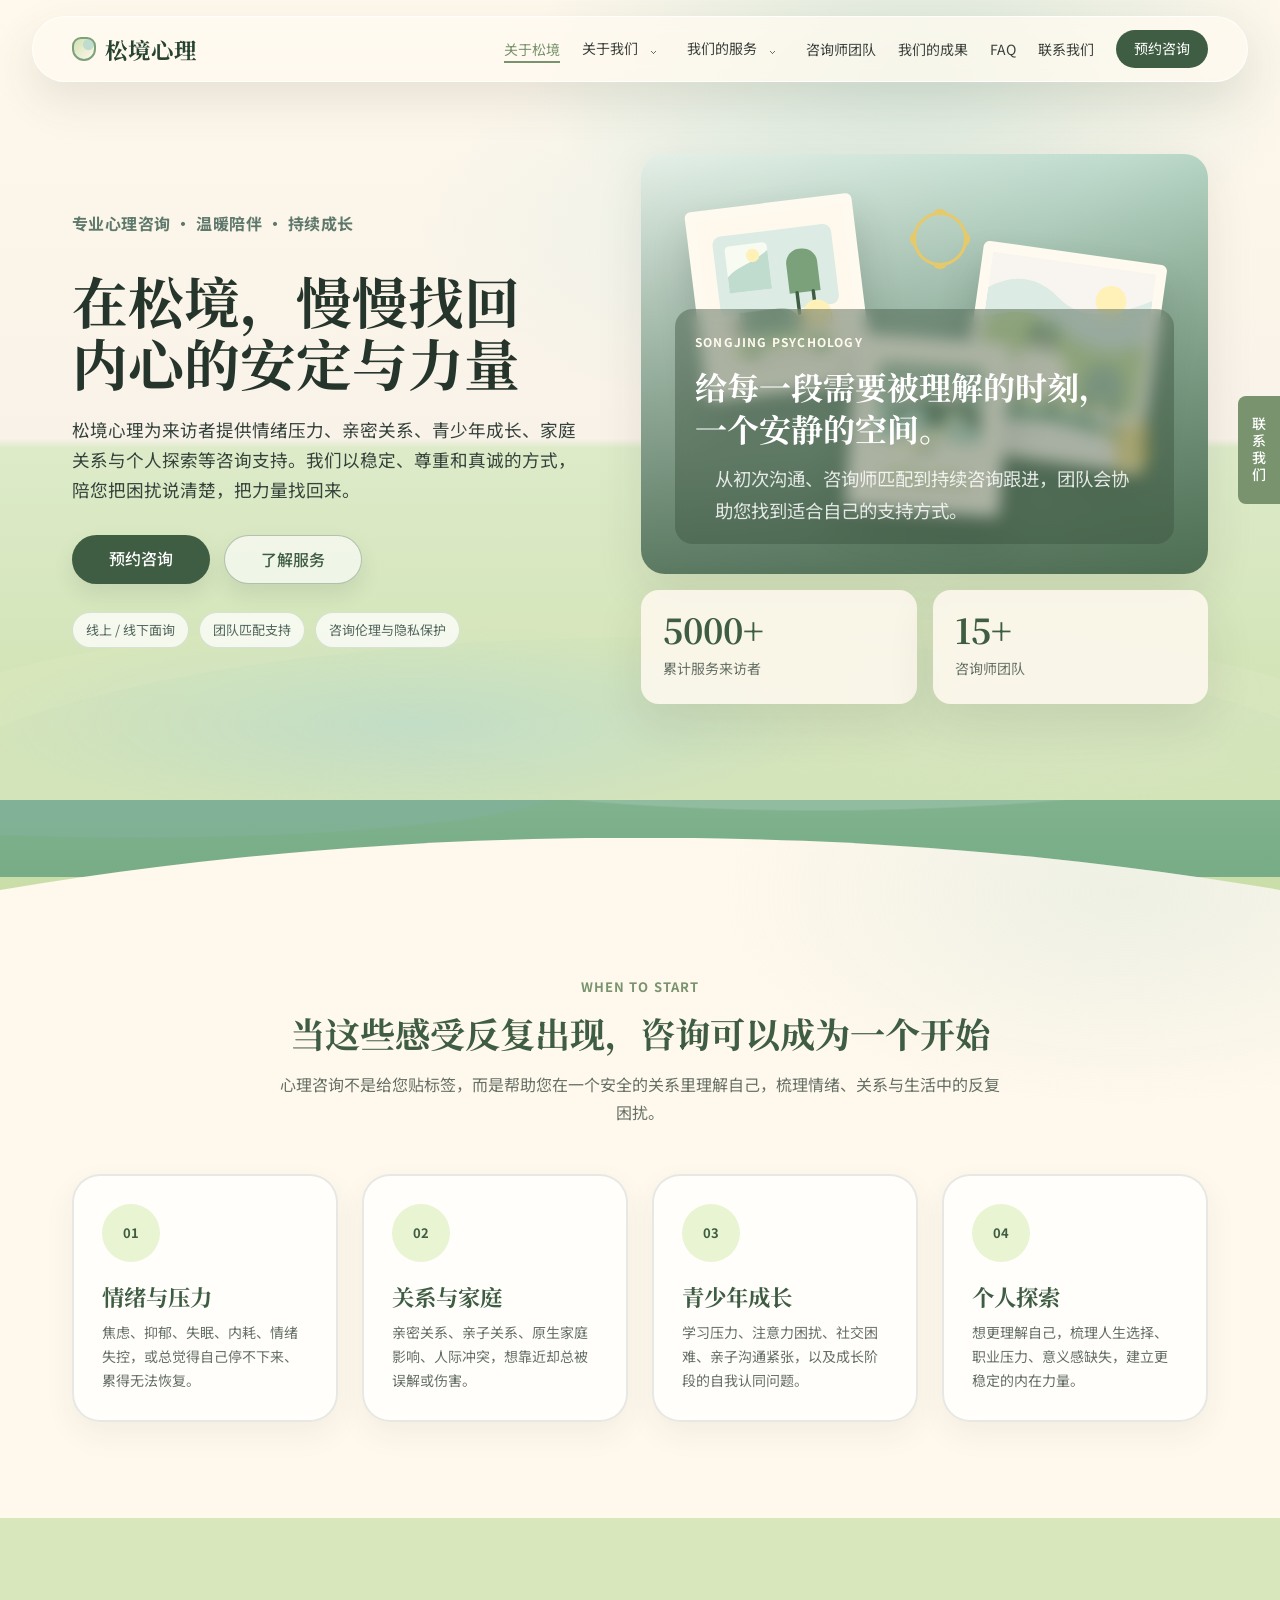
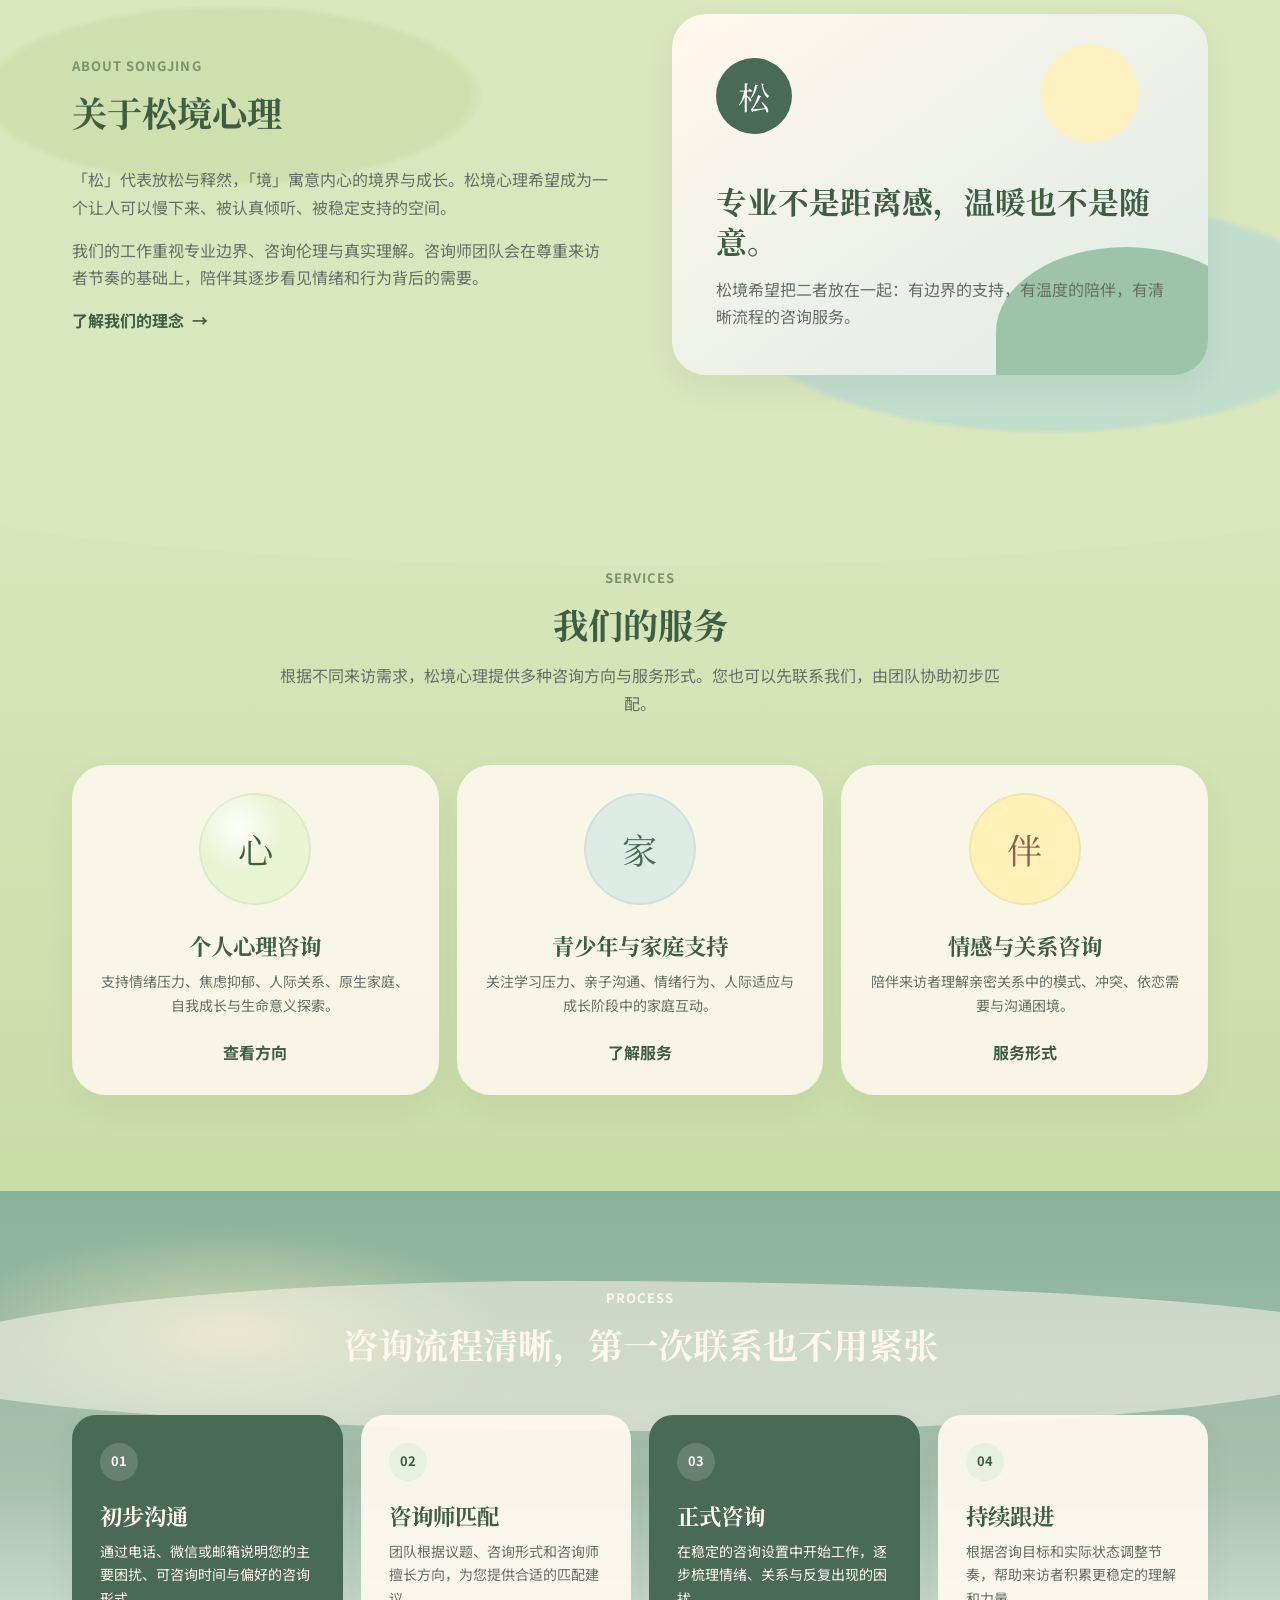
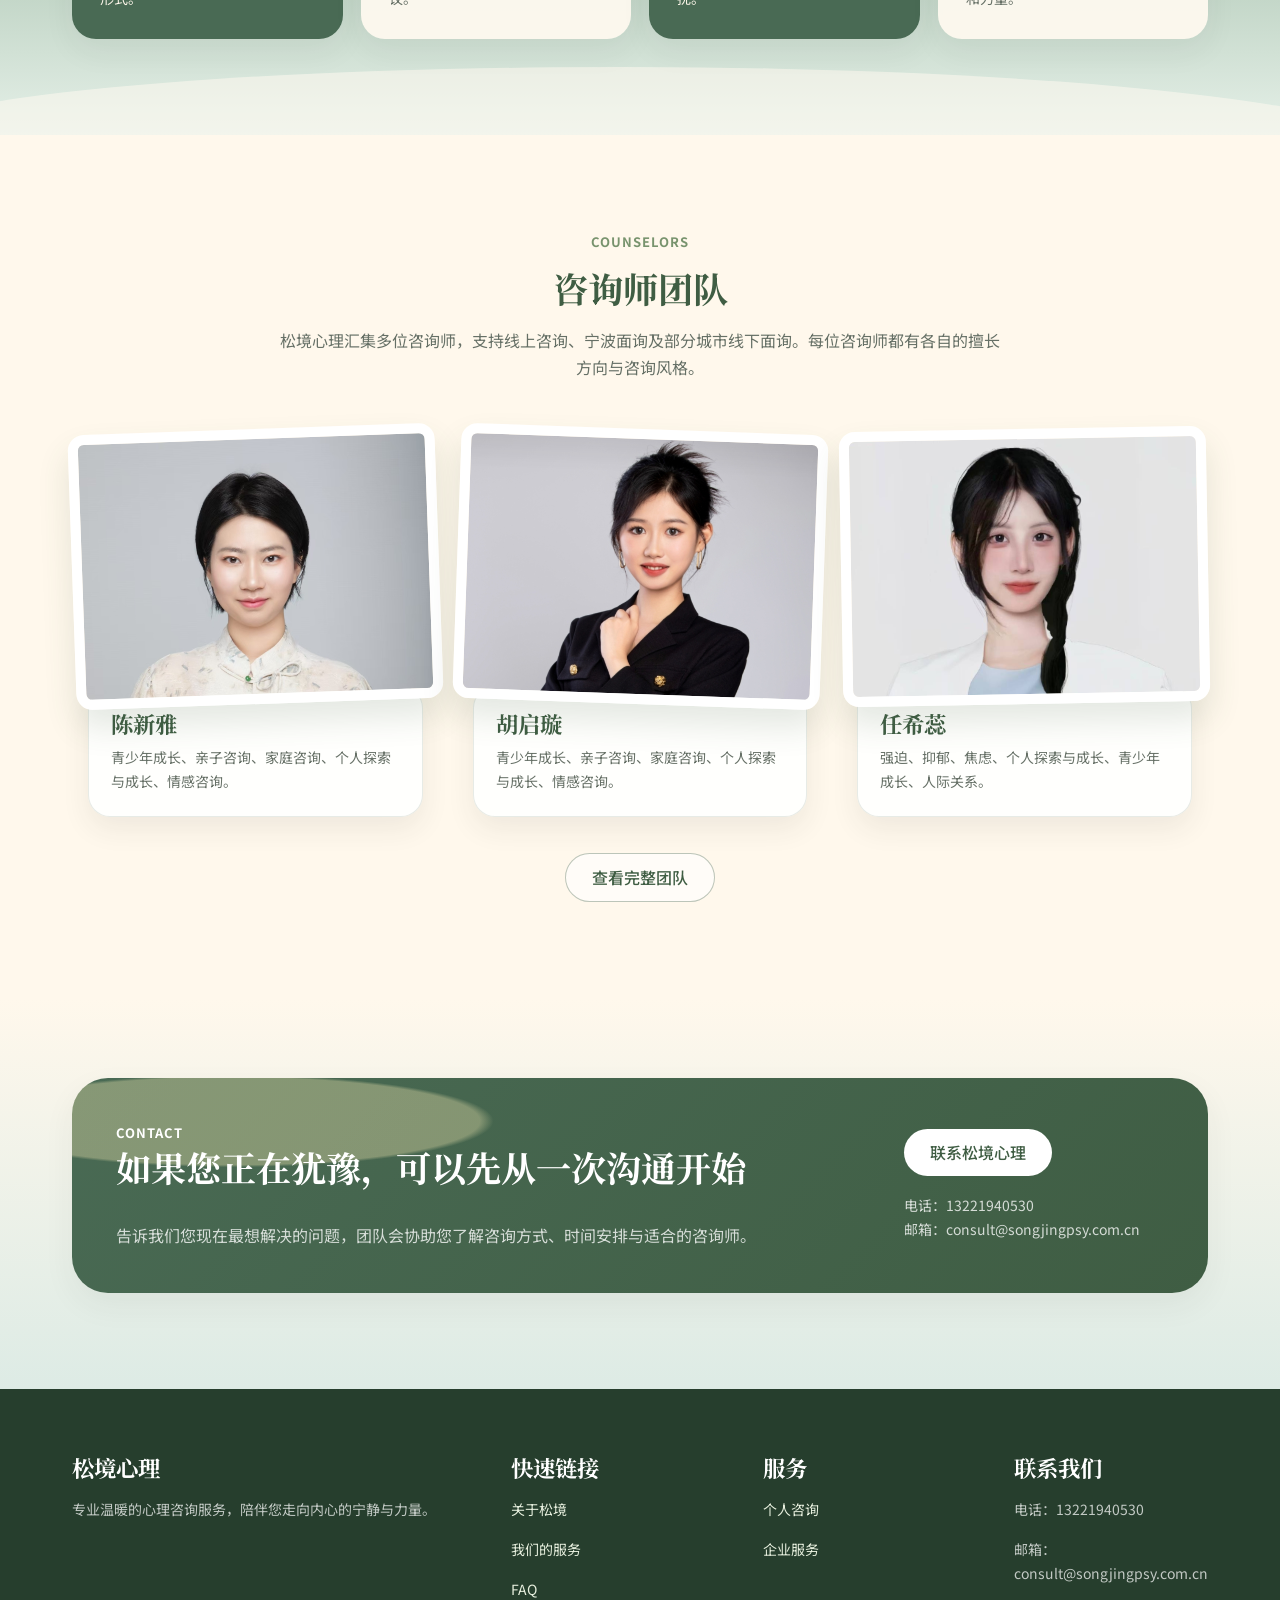
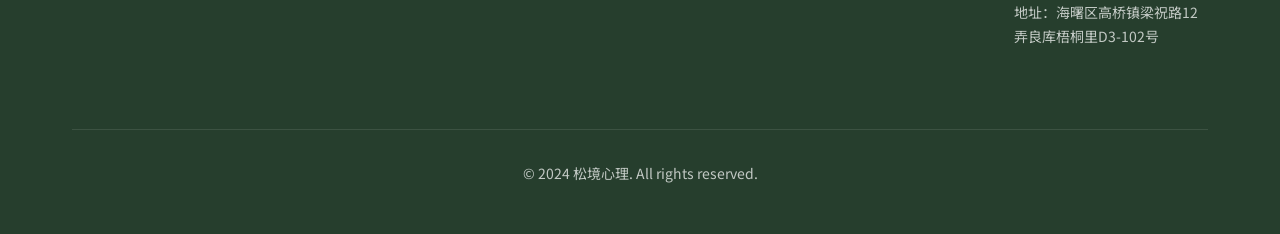
==== commit a6265654: "Refine soft green visual palette" ====
--- a/index.html
+++ b/index.html
@@ -9,7 +9,7 @@
   <link rel="preconnect" href="https://fonts.gstatic.com" crossorigin>
   <link href="https://fonts.googleapis.com/css2?family=Noto+Sans+SC:wght@400;500;700&family=Noto+Serif+SC:wght@600;700&display=swap" rel="stylesheet">
   <link rel="icon" href="assets/favicon.svg" type="image/svg+xml">
-  <link rel="stylesheet" href="css/style.css?v=20260706-2">
+  <link rel="stylesheet" href="css/style.css?v=20260706-3">
 </head>
 <body>
 
@@ -299,7 +299,7 @@
   </div>
 </footer>
 
-<script src="js/main.js?v=20260706-2"></script>
+<script src="js/main.js?v=20260706-3"></script>
 
 <div class="floating-contact">
   <div class="floating-contact-qr">
--- a/css/style.css
+++ b/css/style.css
@@ -1690,18 +1690,18 @@
 
 /* === Reference-Inspired Soft Scenic Refresh === */
 :root {
-  --color-sky: #DDEBE5;
-  --color-sky-blue: #8FA2C3;
+  --color-sky: #E5F0E8;
+  --color-sky-blue: #A8C2AE;
   --color-lake: #BFDCCE;
   --color-meadow: #C9DDA7;
   --color-cream: #FFF8EC;
   --color-coral: #D98976;
-  --color-deep-blue: #31466F;
+  --color-deep-blue: #496A54;
 }
 
 body {
   background:
-    radial-gradient(circle at 82% 12%, rgba(191, 220, 206, 0.8), transparent 19rem),
+    radial-gradient(ellipse 44rem 18rem at 86% 6%, rgba(191, 220, 206, 0.5), transparent 72%),
     linear-gradient(180deg, #fffaf0 0%, #f6f1e8 52%, #eef5ea 100%);
 }
 
@@ -1745,8 +1745,8 @@
   min-height: 820px;
   padding: 154px 0 210px;
   background:
-    radial-gradient(ellipse at 74% 12%, rgba(191, 220, 206, 0.98) 0 14%, transparent 15%),
-    radial-gradient(ellipse at 60% 22%, rgba(221, 235, 229, 0.92) 0 15%, transparent 16%),
+    radial-gradient(ellipse 34rem 18rem at 72% 7%, rgba(191, 220, 206, 0.58), transparent 72%),
+    radial-gradient(ellipse 30rem 16rem at 60% 24%, rgba(229, 240, 232, 0.72), transparent 74%),
     linear-gradient(180deg, #FFF8EC 0%, #F8F2E8 48%, #DDEBC9 49%, #C9DDA7 100%);
 }
 
@@ -1771,8 +1771,8 @@
   height: 190px;
   border-radius: 50% 50% 0 0 / 66% 82% 0 0;
   background:
-    radial-gradient(ellipse at 34% 60%, #BFDCCE 0 31%, transparent 32%),
-    radial-gradient(ellipse at 76% 42%, #D9E6C3 0 34%, transparent 35%),
+    radial-gradient(ellipse 34rem 8rem at 34% 60%, rgba(191, 220, 206, 0.72), transparent 78%),
+    radial-gradient(ellipse 30rem 9rem at 76% 42%, rgba(217, 230, 195, 0.72), transparent 78%),
     #D8E7BC;
   opacity: 0.95;
 }
@@ -1826,8 +1826,8 @@
   padding: 0;
   border: 0;
   background:
-    linear-gradient(180deg, rgba(143, 162, 195, 0.05), rgba(49, 70, 111, 0.78)),
-    linear-gradient(135deg, #DDEBE5 0%, #BFDCCE 43%, #8FAE98 100%);
+    linear-gradient(180deg, rgba(229, 240, 232, 0.05), rgba(63, 93, 67, 0.78)),
+    linear-gradient(135deg, #E5F0E8 0%, #BFDCCE 48%, #86AD90 100%);
 }
 
 .hero-panel-card.main::before,
@@ -1843,7 +1843,7 @@
   z-index: 3;
   padding: 18px 20px;
   border-radius: 18px;
-  background: rgba(49, 70, 111, 0.34);
+  background: rgba(57, 82, 61, 0.42);
   backdrop-filter: blur(8px);
 }
 
@@ -1964,7 +1964,7 @@
   margin-top: -76px;
   padding-top: 138px;
   background:
-    radial-gradient(ellipse at 88% 8%, rgba(191, 220, 206, 0.85) 0 20%, transparent 21%),
+    radial-gradient(ellipse 34rem 18rem at 88% 8%, rgba(191, 220, 206, 0.28), transparent 74%),
     #FFF8EC;
   clip-path: ellipse(130% 100% at 50% 100%);
 }
@@ -2017,7 +2017,7 @@
 .story-mark {
   position: relative;
   z-index: 1;
-  background: #31466F;
+  background: #496A54;
 }
 
 .brand-story-card h3,
@@ -2070,7 +2070,7 @@
 
 .service-preview-card:nth-child(2) .service-preview-icon {
   background: #DDEBE5;
-  color: #31466F;
+  color: #496A54;
 }
 
 .service-preview-card:nth-child(3) .service-preview-icon {
@@ -2085,8 +2085,8 @@
 .process-sky-section {
   overflow: hidden;
   background:
-    radial-gradient(ellipse at 18% 30%, rgba(255, 241, 184, 0.9) 0 10%, transparent 11%),
-    linear-gradient(180deg, #8FA2C3 0%, #AEB8D3 54%, #DDEBE5 100%);
+    radial-gradient(ellipse 24rem 9rem at 18% 26%, rgba(255, 241, 184, 0.56), transparent 72%),
+    linear-gradient(180deg, #89B29A 0%, #A8C2AE 54%, #E5F0E8 100%);
 }
 
 .process-sky-section .section-heading h2,
@@ -2102,18 +2102,20 @@
   left: -8%;
   width: 118%;
   border-radius: 50%;
-  background: rgba(255, 196, 199, 0.6);
+  background: rgba(255, 248, 236, 0.52);
 }
 
 .process-sky-section::before {
   top: 90px;
   height: 150px;
+  border-radius: 44% 56% 48% 52% / 58% 44% 56% 42%;
 }
 
 .process-sky-section::after {
   bottom: -72px;
   height: 140px;
   background: rgba(255, 250, 240, 0.55);
+  border-radius: 48% 52% 50% 50% / 50% 62% 38% 50%;
 }
 
 .process-line {
@@ -2128,7 +2130,7 @@
 }
 
 .process-line article:nth-child(odd) {
-  background: #31466F;
+  background: #496A54;
 }
 
 .process-line article:nth-child(odd) h3,
@@ -2156,7 +2158,7 @@
 .team-preview-card img {
   border: 10px solid #fff;
   border-radius: 16px;
-  box-shadow: 0 18px 32px rgba(49, 70, 111, 0.14);
+  box-shadow: 0 18px 32px rgba(63, 93, 67, 0.14);
   transform: rotate(-2deg);
 }
 
@@ -2186,7 +2188,7 @@
   border-radius: 36px;
   background:
     radial-gradient(ellipse at 14% 20%, rgba(255, 241, 184, 0.34) 0 18%, transparent 19%),
-    linear-gradient(135deg, #31466F 0%, #3F5D43 100%);
+    linear-gradient(135deg, #496A54 0%, #3F5D43 100%);
 }
 
 @media (max-width: 1080px) {
